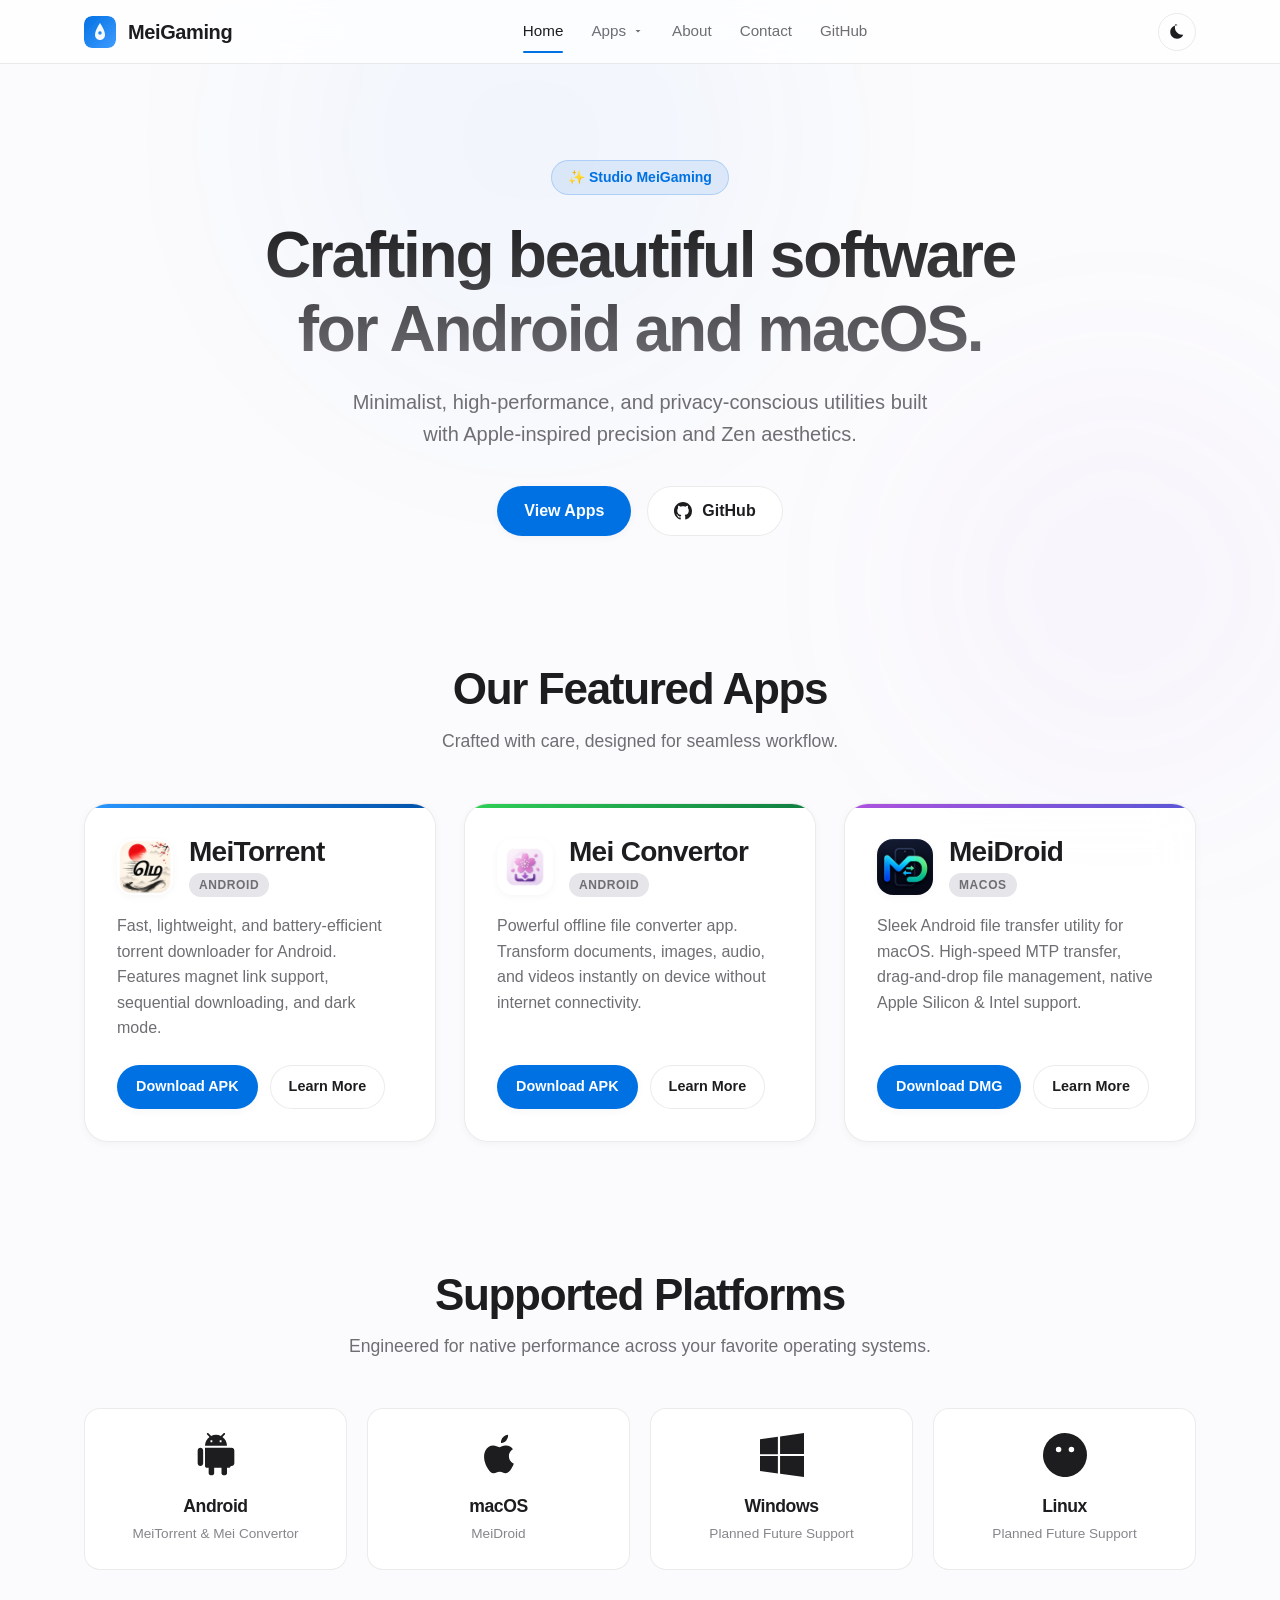
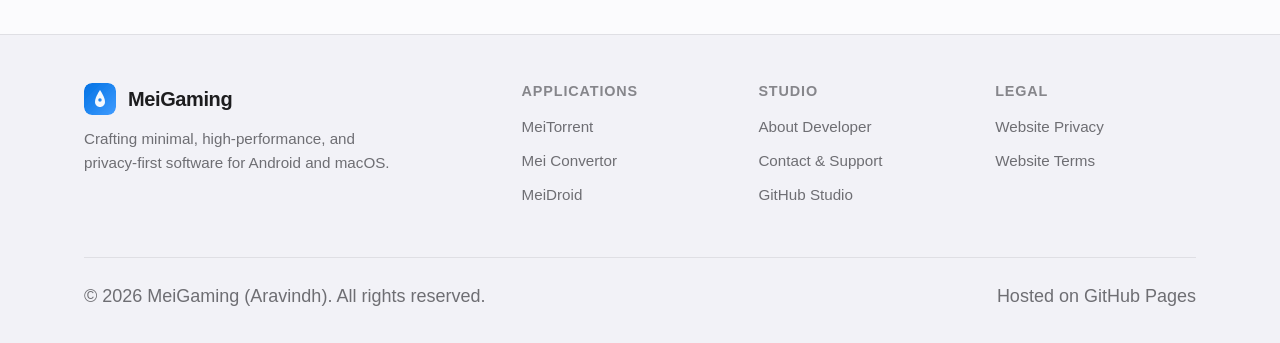
==== index.html @ d02a6ced "Update MeiTorrent icon to full resolution PNG artwork" ====
<!DOCTYPE html>
<html lang="en" data-theme="light">
<head>
  <meta charset="UTF-8">
  <meta name="viewport" content="width=device-width, initial-scale=1.0">
  <title>MeiGaming — Beautiful Software for Android & macOS</title>
  <meta name="description" content="MeiGaming builds minimal, high-performance, privacy-first software applications for Android and macOS including MeiTorrent, Mei Convertor, and MeiDroid.">
  <meta name="author" content="Aravindh (MeiGaming)">

  <!-- Open Graph / Facebook -->
  <meta property="og:type" content="website">
  <meta property="og:url" content="https://meigaming.github.io/">
  <meta property="og:title" content="MeiGaming — Crafting Beautiful Software for Android and macOS">
  <meta property="og:description" content="Explore MeiTorrent, Mei Convertor, and MeiDroid. Minimalist design meets powerful functionality.">
  <meta property="og:image" content="https://meigaming.github.io/assets/images/logo/logo.svg">

  <!-- Twitter -->
  <meta name="twitter:card" content="summary_large_image">
  <meta name="twitter:title" content="MeiGaming — Software Studio">
  <meta name="twitter:description" content="Crafting high quality software for Android and macOS.">
  <meta name="twitter:image" content="https://meigaming.github.io/assets/images/logo/logo.svg">

  <!-- Favicon & Manifest -->
  <link rel="icon" type="image/svg+xml" href="assets/images/icons/favicon.svg">
  <link rel="shortcut icon" href="favicon.ico">
  <link rel="manifest" href="manifest.json">

  <!-- Stylesheets -->
  <link rel="stylesheet" href="assets/css/main.css">
  <link rel="stylesheet" href="assets/css/responsive.css">

  <!-- Structured Data (JSON-LD) -->
  <script type="application/ld+json">
  {
    "@context": "https://schema.org",
    "@type": "Organization",
    "name": "MeiGaming",
    "url": "https://meigaming.github.io",
    "logo": "https://meigaming.github.io/assets/images/logo/logo.svg",
    "sameAs": [
      "https://github.com/meigamingofficial-design/Meigaming"
    ],
    "founder": {
      "@type": "Person",
      "name": "Aravindh"
    }
  }
  </script>
</head>
<body>
  <!-- Ambient Background Orbs -->
  <div class="bg-ambient" aria-hidden="true">
    <div class="bg-ambient-orb orb-1"></div>
    <div class="bg-ambient-orb orb-2"></div>
  </div>

  <!-- Header Navigation -->
  <header class="header">
    <div class="container nav-container">
      <a href="index.html" class="brand" aria-label="MeiGaming Home">
        <img src="assets/images/logo/logo.svg" alt="MeiGaming Studio Logo" class="brand-icon">
        <span>MeiGaming</span>
      </a>

      <nav aria-label="Main Navigation">
        <ul class="nav-links">
          <li class="nav-item"><a href="index.html" class="nav-link active">Home</a></li>
          <li class="nav-item">
            <a href="#apps" class="nav-link">Apps <svg width="12" height="12" viewBox="0 0 24 24" fill="currentColor"><path d="M7 10l5 5 5-5z"/></svg></a>
            <div class="dropdown-menu">
              <a href="apps/meitorrent/index.html" class="dropdown-item">
                <img src="assets/images/logo/meitorrent-logo.svg" alt="" class="dropdown-item-icon"> MeiTorrent
              </a>
              <a href="apps/mei-convertor/index.html" class="dropdown-item">
                <img src="assets/images/logo/mei-convertor-logo.svg" alt="" class="dropdown-item-icon"> Mei Convertor
              </a>
              <a href="apps/meidroid/index.html" class="dropdown-item">
                <img src="assets/images/logo/meidroid-logo.svg" alt="" class="dropdown-item-icon"> MeiDroid
              </a>
            </div>
          </li>
          <li class="nav-item"><a href="about.html" class="nav-link">About</a></li>
          <li class="nav-item"><a href="contact.html" class="nav-link">Contact</a></li>
          <li class="nav-item">
            <a href="https://github.com/meigamingofficial-design/Meigaming" target="_blank" rel="noopener noreferrer" class="nav-link">
              GitHub
            </a>
          </li>
        </ul>
      </nav>

      <div style="display: flex; align-items: center; gap: 12px;">
        <button class="theme-toggle" type="button" aria-label="Toggle dark/light theme"></button>
        <button class="mobile-toggle" type="button" aria-label="Toggle Navigation Menu" aria-expanded="false">
          <svg width="24" height="24" viewBox="0 0 24 24" fill="currentColor"><path d="M3 18h18v-2H3v2zm0-5h18v-2H3v2zm0-7v2h18V6H3z"/></svg>
        </button>
      </div>
    </div>
  </header>

  <main>
    <!-- Hero Section -->
    <section class="hero">
      <div class="container animate-fade-in">
        <div class="hero-subtitle-pill">
          <span>✨ Studio MeiGaming</span>
        </div>
        <h1 class="hero-title">Crafting beautiful software for Android and macOS.</h1>
        <p class="hero-description">
          Minimalist, high-performance, and privacy-conscious utilities built with Apple-inspired precision and Zen aesthetics.
        </p>
        <div class="hero-buttons">
          <a href="#apps" class="btn btn-primary">
            View Apps
          </a>
          <a href="https://github.com/meigamingofficial-design/Meigaming" target="_blank" rel="noopener noreferrer" class="btn btn-secondary">
            <svg class="btn-icon" viewBox="0 0 24 24"><path d="M12 0C5.37 0 0 5.37 0 12c0 5.31 3.435 9.795 8.205 11.385.6.105.825-.255.825-.57 0-.285-.015-1.23-.015-2.235-3.015.555-3.795-.735-4.035-1.41-.135-.345-.72-1.41-1.23-1.695-.42-.225-1.02-.78-.015-.795.945-.015 1.62.87 1.845 1.23 1.08 1.815 2.805 1.305 3.495.99.105-.78.42-1.305.765-1.605-2.67-.3-5.46-1.335-5.46-5.925 0-1.305.465-2.385 1.23-3.225-.12-.3-.54-1.53.12-3.18 0 0 1.005-.315 3.3 1.23.96-.27 1.98-.405 3-.405s2.04.135 3 .405c2.295-1.56 3.3-1.23 3.3-1.23.66 1.65.24 2.88.12 3.18.765.84 1.23 1.905 1.23 3.225 0 4.605-2.805 5.625-5.475 5.925.435.375.81 1.095.81 2.22 0 1.605-.015 2.895-.015 3.3 0 .315.225.69.825.57A12.02 12.02 0 0024 12c0-6.63-5.37-12-12-12z"/></svg>
            GitHub
          </a>
        </div>
      </div>
    </section>

    <!-- Apps Section -->
    <section id="apps" class="section">
      <div class="container">
        <div class="section-header">
          <h2 class="section-title">Our Featured Apps</h2>
          <p class="section-subtitle">Crafted with care, designed for seamless workflow.</p>
        </div>

        <div class="app-grid">
          <!-- MeiTorrent Card -->
          <article class="app-card observe-animate" style="--app-accent-gradient: var(--meitorrent-gradient);">
            <div class="app-header">
              <img src="assets/images/logo/meitorrent-icon.png" alt="MeiTorrent Logo" class="app-logo">
              <div class="app-title-group">
                <h3>MeiTorrent</h3>
                <span class="platform-badge">Android</span>
              </div>
            </div>
            <p class="app-description">
              Fast, lightweight, and battery-efficient torrent downloader for Android. Features magnet link support, sequential downloading, and dark mode.
            </p>
            <div class="app-actions">
              <a href="#" data-app="meitorrent" data-download="apk" class="btn btn-primary">
                Download APK
              </a>
              <a href="apps/meitorrent/index.html" class="btn btn-secondary">
                Learn More
              </a>
            </div>
          </article>

          <!-- Mei Convertor Card -->
          <article class="app-card observe-animate" style="--app-accent-gradient: var(--convertor-gradient);">
            <div class="app-header">
              <img src="assets/images/logo/mei-convertor-icon.png" alt="Mei Convertor Logo" class="app-logo">
              <div class="app-title-group">
                <h3>Mei Convertor</h3>
                <span class="platform-badge">Android</span>
              </div>
            </div>
            <p class="app-description">
              Powerful offline file converter app. Transform documents, images, audio, and videos instantly on device without internet connectivity.
            </p>
            <div class="app-actions">
              <a href="#" data-app="meiConvertor" data-download="apk" class="btn btn-primary">
                Download APK
              </a>
              <a href="apps/mei-convertor/index.html" class="btn btn-secondary">
                Learn More
              </a>
            </div>
          </article>

          <!-- MeiDroid Card -->
          <article class="app-card observe-animate" style="--app-accent-gradient: var(--meidroid-gradient);">
            <div class="app-header">
              <img src="assets/images/logo/meidroid-icon.jpg" alt="MeiDroid Logo" class="app-logo">
              <div class="app-title-group">
                <h3>MeiDroid</h3>
                <span class="platform-badge">macOS</span>
              </div>
            </div>
            <p class="app-description">
              Sleek Android file transfer utility for macOS. High-speed MTP transfer, drag-and-drop file management, native Apple Silicon & Intel support.
            </p>
            <div class="app-actions">
              <a href="#" data-app="meidroid" data-download="dmg" class="btn btn-primary">
                Download DMG
              </a>
              <a href="apps/meidroid/index.html" class="btn btn-secondary">
                Learn More
              </a>
            </div>
          </article>
        </div>
      </div>
    </section>

    <!-- Supported Platforms Section -->
    <section class="section">
      <div class="container">
        <div class="section-header">
          <h2 class="section-title">Supported Platforms</h2>
          <p class="section-subtitle">Engineered for native performance across your favorite operating systems.</p>
        </div>

        <div class="platform-grid">
          <div class="platform-card">
            <svg class="platform-icon" viewBox="0 0 24 24"><path d="M6 18c0 .55.45 1 1 1h1v3c0 .55.45 1 1 1h1c.55 0 1-.45 1-1v-3h4v3c0 .55.45 1 1 1h1c.55 0 1-.45 1-1v-3h1c.55 0 1-.45 1-1V8H6v10zM3.5 8C2.67 8 2 8.67 2 9.5v7c0 .83.67 1.5 1.5 1.5S5 17.33 5 16.5v-7C5 8.67 4.33 8 3.5 8zm17 0c-.83 0-1.5.67-1.5 1.5v7c0 .83.67 1.5 1.5 1.5s1.5-.67 1.5-1.5v-7c0-.83-.67-1.5-1.5-1.5zM15.53 2.16l1.3-1.3c.2-.2.2-.51 0-.71-.2-.2-.51-.2-.71 0l-1.48 1.48C13.85 1.23 12.95 1 12 1c-.96 0-1.86.23-2.66.63L7.86.15c-.2-.2-.51-.2-.71 0-.2.2-.2.51 0 .71l1.31 1.31C6.97 3.26 6 5.01 6 7h12c0-1.99-.97-3.74-2.47-4.84zM10 5H9V4h1v1zm5 0h-1V4h1v1z"/></svg>
            <h3 class="platform-name">Android</h3>
            <span class="platform-status">MeiTorrent & Mei Convertor</span>
          </div>

          <div class="platform-card">
            <svg class="platform-icon" viewBox="0 0 24 24"><path d="M18.71 19.5c-.83 1.24-1.71 2.45-3.05 2.47-1.34.03-1.77-.79-3.29-.79-1.53 0-2 .77-3.27.82-1.31.05-2.3-1.32-3.14-2.53C4.25 17 2.94 12.45 4.7 9.39c.87-1.52 2.43-2.48 4.12-2.51 1.28-.02 2.5.87 3.29.87.78 0 2.26-1.07 3.81-.91.65.03 2.47.26 3.64 1.98-.09.06-2.17 1.28-2.15 3.81.03 3.02 2.65 4.03 2.68 4.04-.03.07-.42 1.44-1.38 2.83M15.97 4.04c.67-.82 1.13-1.95.99-3.04-1 .04-2.2.67-2.9 1.49-.6.7-1.12 1.83-.98 2.93 1.12.09 2.22-.56 2.89-1.38z"/></svg>
            <h3 class="platform-name">macOS</h3>
            <span class="platform-status">MeiDroid</span>
          </div>

          <div class="platform-card">
            <svg class="platform-icon" viewBox="0 0 24 24"><path d="M0 3.449L9.75 2.1v9.451H0m10.949-9.602L24 0v11.4H10.949M0 12.6h9.75v9.451L0 20.699M10.949 12.6H24V24l-13.051-1.801"/></svg>
            <h3 class="platform-name">Windows</h3>
            <span class="platform-status">Planned Future Support</span>
          </div>

          <div class="platform-card">
            <svg class="platform-icon" viewBox="0 0 24 24"><path d="M12.002 0a12 12 0 00-4.004.686A11.96 11.96 0 003.54 3.54 11.96 11.96 0 00.686 7.998 12 12 0 000 12c0 1.636.326 3.22.956 4.673a11.95 11.95 0 002.584 3.787 11.95 11.95 0 003.787 2.584C8.78 23.674 10.366 24 12 24s3.22-.326 4.673-.956a11.95 11.95 0 003.787-2.584 11.95 11.95 0 002.584-3.787A11.94 11.94 0 0024 12a12 12 0 00-12-12zm-3.5 7.5a1.5 1.5 0 110 3 1.5 1.5 0 010-3zm7 0a1.5 1.5 0 110 3 1.5 1.5 0 010-3z"/></svg>
            <h3 class="platform-name">Linux</h3>
            <span class="platform-status">Planned Future Support</span>
          </div>
        </div>
      </div>
    </section>
  </main>

  <!-- Footer -->
  <footer class="footer">
    <div class="container">
      <div class="footer-grid">
        <div class="footer-brand">
          <a href="index.html" class="brand">
            <img src="assets/images/logo/logo.svg" alt="MeiGaming Logo" class="brand-icon">
            <span>MeiGaming</span>
          </a>
          <p>Crafting minimal, high-performance, and privacy-first software for Android and macOS.</p>
        </div>

        <div class="footer-column">
          <h4>Applications</h4>
          <ul class="footer-links">
            <li><a href="apps/meitorrent/index.html">MeiTorrent</a></li>
            <li><a href="apps/mei-convertor/index.html">Mei Convertor</a></li>
            <li><a href="apps/meidroid/index.html">MeiDroid</a></li>
          </ul>
        </div>

        <div class="footer-column">
          <h4>Studio</h4>
          <ul class="footer-links">
            <li><a href="about.html">About Developer</a></li>
            <li><a href="contact.html">Contact & Support</a></li>
            <li><a href="https://github.com/meigamingofficial-design/Meigaming" target="_blank" rel="noopener noreferrer">GitHub Studio</a></li>
          </ul>
        </div>

        <div class="footer-column">
          <h4>Legal</h4>
          <ul class="footer-links">
            <li><a href="privacy.html">Website Privacy</a></li>
            <li><a href="terms.html">Website Terms</a></li>
          </ul>
        </div>
      </div>

      <div class="footer-bottom">
        <p>&copy; <span class="copyright-year">2026</span> MeiGaming (Aravindh). All rights reserved.</p>
        <p>Hosted on GitHub Pages</p>
      </div>
    </div>
  </footer>

  <!-- Scripts -->
  <script src="assets/js/theme.js"></script>
  <script src="assets/js/downloads.js"></script>
  <script src="assets/js/navigation.js"></script>
  <script src="assets/js/main.js"></script>
</body>
</html>
---- assets/css/main.css ----
/* MeiGaming - Core Stylesheet */
@import url('variables.css');
@import url('animations.css');

/* Resets & Base Box Sizing */
*, *::before, *::after {
  box-sizing: border-box;
  margin: 0;
  padding: 0;
}

html {
  font-family: var(--font-family);
  font-size: 16px;
  background-color: var(--bg-primary);
  color: var(--text-primary);
  line-height: 1.5;
  scroll-behavior: smooth;
  -webkit-text-size-adjust: 100%;
  -webkit-font-smoothing: antialiased;
  -moz-osx-font-smoothing: grayscale;
}

body {
  min-height: 100vh;
  display: flex;
  flex-direction: column;
  overflow-x: hidden;
  position: relative;
  transition: background-color var(--transition-normal), color var(--transition-normal);
}

/* Background Atmospheric Radial Gradients */
.bg-ambient {
  position: fixed;
  top: 0;
  left: 0;
  width: 100vw;
  height: 100vh;
  z-index: -1;
  pointer-events: none;
  overflow: hidden;
}

.bg-ambient-orb {
  position: absolute;
  border-radius: 50%;
  filter: blur(100px);
  opacity: 0.35;
  transition: all var(--transition-slow);
}

.orb-1 {
  top: -15%;
  left: 20%;
  width: 550px;
  height: 550px;
  background: var(--accent-light);
}

.orb-2 {
  bottom: 10%;
  right: -5%;
  width: 450px;
  height: 450px;
  background: rgba(175, 82, 222, 0.1);
}

/* Container */
.container {
  width: 100%;
  max-width: 1160px;
  margin: 0 auto;
  padding: 0 24px;
}

/* Typography */
h1, h2, h3, h4, h5, h6 {
  color: var(--text-primary);
  font-weight: 600;
  letter-spacing: -0.025em;
  line-height: 1.15;
}

h1 {
  font-size: clamp(2.5rem, 5vw, 4.2rem);
  font-weight: 700;
  letter-spacing: -0.035em;
}

h2 {
  font-size: clamp(1.8rem, 3.5vw, 2.75rem);
  letter-spacing: -0.03em;
}

h3 {
  font-size: clamp(1.25rem, 2.2vw, 1.75rem);
}

p {
  color: var(--text-secondary);
  font-size: 1.125rem;
  line-height: 1.6;
}

a {
  color: var(--accent-primary);
  text-decoration: none;
  transition: color var(--transition-fast);
}

a:hover {
  color: var(--accent-hover);
}

/* Glass Header & Navigation */
.header {
  position: sticky;
  top: 0;
  left: 0;
  width: 100%;
  height: var(--header-height);
  z-index: 100;
  background-color: var(--bg-glass);
  backdrop-filter: var(--backdrop-blur);
  -webkit-backdrop-filter: var(--backdrop-blur);
  border-bottom: 1px solid var(--border-color);
  transition: background-color var(--transition-normal), border-color var(--transition-normal);
}

.nav-container {
  display: flex;
  align-items: center;
  justify-content: space-between;
  height: 100%;
}

.brand {
  display: flex;
  align-items: center;
  gap: 12px;
  font-weight: 700;
  font-size: 1.25rem;
  color: var(--text-primary);
  letter-spacing: -0.02em;
}

.brand-icon {
  width: 32px;
  height: 32px;
  border-radius: var(--radius-sm);
  display: flex;
  align-items: center;
  justify-content: center;
}

.nav-links {
  display: flex;
  align-items: center;
  gap: 28px;
  list-style: none;
}

.nav-item {
  position: relative;
}

.nav-link {
  color: var(--text-secondary);
  font-size: 0.95rem;
  font-weight: 500;
  padding: 6px 0;
  transition: color var(--transition-fast);
  display: flex;
  align-items: center;
  gap: 6px;
}

.nav-link:hover, .nav-link.active {
  color: var(--text-primary);
}

.nav-link.active::after {
  content: "";
  position: absolute;
  bottom: -4px;
  left: 0;
  width: 100%;
  height: 2px;
  background-color: var(--accent-primary);
  border-radius: 2px;
}

/* Dropdown Menu */
.dropdown-menu {
  position: absolute;
  top: 100%;
  left: 50%;
  transform: translateX(-50%) translateY(8px);
  background: var(--bg-glass-card);
  backdrop-filter: var(--backdrop-blur);
  -webkit-backdrop-filter: var(--backdrop-blur);
  border: 1px solid var(--border-color);
  border-radius: var(--radius-md);
  box-shadow: var(--shadow-lg);
  padding: 8px;
  min-width: 200px;
  opacity: 0;
  visibility: hidden;
  transition: opacity var(--transition-fast), transform var(--transition-fast), visibility var(--transition-fast);
  z-index: 110;
}

.nav-item:hover .dropdown-menu,
.nav-item:focus-within .dropdown-menu {
  opacity: 1;
  visibility: visible;
  transform: translateX(-50%) translateY(0);
}

.dropdown-item {
  display: flex;
  align-items: center;
  gap: 12px;
  padding: 10px 14px;
  border-radius: var(--radius-sm);
  color: var(--text-primary);
  font-size: 0.9rem;
  font-weight: 500;
  transition: background-color var(--transition-fast);
}

.dropdown-item:hover {
  background-color: var(--accent-light);
  color: var(--accent-primary);
}

.dropdown-item-icon {
  width: 24px;
  height: 24px;
  border-radius: 6px;
}

/* Theme Toggle Button */
.theme-toggle {
  background: transparent;
  border: 1px solid var(--border-color);
  color: var(--text-primary);
  width: 38px;
  height: 38px;
  border-radius: var(--radius-pill);
  display: flex;
  align-items: center;
  justify-content: center;
  cursor: pointer;
  transition: background-color var(--transition-fast), border-color var(--transition-fast), transform var(--transition-fast);
}

.theme-toggle:hover {
  background-color: var(--bg-tertiary);
  transform: scale(1.05);
}

.theme-toggle svg {
  width: 18px;
  height: 18px;
  fill: currentColor;
}

/* Mobile Hamburger Menu Toggle */
.mobile-toggle {
  display: none;
  background: transparent;
  border: none;
  color: var(--text-primary);
  width: 38px;
  height: 38px;
  cursor: pointer;
  align-items: center;
  justify-content: center;
}

/* Hero Section */
.hero {
  padding: 96px 0 64px;
  text-align: center;
  position: relative;
}

.hero-subtitle-pill {
  display: inline-flex;
  align-items: center;
  gap: 8px;
  padding: 6px 16px;
  background: var(--accent-light);
  color: var(--accent-primary);
  border-radius: var(--radius-pill);
  font-size: 0.875rem;
  font-weight: 600;
  margin-bottom: 24px;
  border: 1px solid rgba(0, 113, 227, 0.2);
}

.hero-title {
  max-width: 800px;
  margin: 0 auto 20px;
  background: linear-gradient(180deg, var(--text-primary) 0%, var(--text-secondary) 100%);
  -webkit-background-clip: text;
  -webkit-text-fill-color: transparent;
}

.hero-description {
  max-width: 600px;
  margin: 0 auto 36px;
  font-size: 1.25rem;
  color: var(--text-secondary);
}

.hero-buttons {
  display: flex;
  align-items: center;
  justify-content: center;
  gap: 16px;
  flex-wrap: wrap;
}

/* Buttons */
.btn {
  display: inline-flex;
  align-items: center;
  justify-content: center;
  gap: 10px;
  padding: 12px 26px;
  font-size: 1rem;
  font-weight: 600;
  border-radius: var(--radius-pill);
  cursor: pointer;
  transition: all var(--transition-fast);
  border: 1px solid transparent;
  text-decoration: none;
}

.btn-primary {
  background-color: var(--accent-primary);
  color: var(--text-on-accent);
  box-shadow: var(--shadow-sm);
}

.btn-primary:hover {
  background-color: var(--accent-hover);
  color: var(--text-on-accent);
  transform: translateY(-2px);
  box-shadow: var(--shadow-md);
}

.btn-secondary {
  background-color: var(--bg-glass-card);
  color: var(--text-primary);
  border-color: var(--border-color);
  backdrop-filter: var(--backdrop-blur);
  -webkit-backdrop-filter: var(--backdrop-blur);
}

.btn-secondary:hover {
  background-color: var(--bg-tertiary);
  border-color: var(--border-hover);
  color: var(--text-primary);
  transform: translateY(-2px);
}

.btn-icon {
  width: 18px;
  height: 18px;
  fill: currentColor;
}

/* App Card Component */
.section {
  padding: 64px 0;
}

.section-header {
  text-align: center;
  max-width: 600px;
  margin: 0 auto 48px;
}

.section-title {
  margin-bottom: 12px;
}

.section-subtitle {
  color: var(--text-secondary);
  font-size: 1.1rem;
}

.app-grid {
  display: grid;
  grid-template-columns: repeat(auto-fit, minmax(320px, 1fr));
  gap: 28px;
}

.app-card {
  background: var(--bg-glass-card);
  backdrop-filter: var(--backdrop-blur);
  -webkit-backdrop-filter: var(--backdrop-blur);
  border: 1px solid var(--border-color);
  border-radius: var(--radius-lg);
  padding: 32px;
  display: flex;
  flex-direction: column;
  position: relative;
  transition: all var(--transition-normal);
  overflow: hidden;
  box-shadow: var(--shadow-sm);
}

.app-card:hover {
  transform: translateY(-6px);
  border-color: var(--border-hover);
  box-shadow: var(--shadow-lg);
}

.app-card::before {
  content: "";
  position: absolute;
  top: 0;
  left: 0;
  width: 100%;
  height: 4px;
  background: var(--app-accent-gradient, var(--accent-gradient));
}

.app-header {
  display: flex;
  align-items: center;
  gap: 16px;
  margin-bottom: 16px;
}

.app-logo {
  width: 56px;
  height: 56px;
  border-radius: var(--radius-md);
  object-fit: cover;
  box-shadow: var(--shadow-sm);
}

.app-title-group h3 {
  margin-bottom: 4px;
}

.platform-badge {
  display: inline-flex;
  align-items: center;
  gap: 4px;
  padding: 3px 10px;
  background-color: var(--bg-tertiary);
  color: var(--text-secondary);
  border-radius: var(--radius-pill);
  font-size: 0.75rem;
  font-weight: 600;
  text-transform: uppercase;
  letter-spacing: 0.05em;
}

.app-description {
  font-size: 1rem;
  color: var(--text-secondary);
  margin-bottom: 24px;
  flex-grow: 1;
}

.app-actions {
  display: flex;
  align-items: center;
  gap: 12px;
}

.app-actions .btn {
  padding: 10px 18px;
  font-size: 0.9rem;
}

/* Platform Showcase Grid */
.platform-grid {
  display: grid;
  grid-template-columns: repeat(auto-fit, minmax(220px, 1fr));
  gap: 20px;
  margin-top: 36px;
}

.platform-card {
  background: var(--bg-glass-card);
  backdrop-filter: var(--backdrop-blur);
  -webkit-backdrop-filter: var(--backdrop-blur);
  border: 1px solid var(--border-color);
  border-radius: var(--radius-md);
  padding: 24px;
  text-align: center;
  transition: all var(--transition-fast);
}

.platform-card:hover {
  transform: translateY(-3px);
  border-color: var(--border-hover);
}

.platform-icon {
  width: 44px;
  height: 44px;
  margin: 0 auto 12px;
  color: var(--text-primary);
  fill: currentColor;
}

.platform-name {
  font-size: 1.1rem;
  font-weight: 600;
  margin-bottom: 4px;
}

.platform-status {
  font-size: 0.85rem;
  color: var(--text-tertiary);
}

/* App Detail Page Styles */
.app-detail-hero {
  padding: 64px 0 40px;
  display: flex;
  flex-direction: column;
  align-items: center;
  text-align: center;
}

.app-detail-logo {
  width: 96px;
  height: 96px;
  border-radius: var(--radius-lg);
  margin-bottom: 20px;
  box-shadow: var(--shadow-md);
}

.app-meta-bar {
  display: flex;
  align-items: center;
  justify-content: center;
  gap: 16px;
  margin: 16px 0 28px;
  flex-wrap: wrap;
}

.app-downloads-group {
  display: flex;
  align-items: center;
  justify-content: center;
  gap: 14px;
  flex-wrap: wrap;
  margin-bottom: 36px;
}

/* Screenshot Carousel / Gallery */
.screenshot-gallery {
  display: flex;
  gap: 20px;
  overflow-x: auto;
  padding: 12px 4px 24px;
  scroll-snap-type: x mandatory;
  -webkit-overflow-scrolling: touch;
}

.screenshot-gallery::-webkit-scrollbar {
  height: 6px;
}

.screenshot-gallery::-webkit-scrollbar-thumb {
  background: var(--text-tertiary);
  border-radius: 3px;
}

.screenshot-item {
  flex: 0 0 auto;
  width: 280px;
  border-radius: var(--radius-md);
  border: 1px solid var(--border-color);
  box-shadow: var(--shadow-md);
  scroll-snap-align: center;
  overflow: hidden;
  background-color: var(--bg-secondary);
}

.screenshot-item img {
  width: 100%;
  height: auto;
  display: block;
}

/* Policy & Content Pages */
.content-box {
  background: var(--bg-glass-card);
  backdrop-filter: var(--backdrop-blur);
  -webkit-backdrop-filter: var(--backdrop-blur);
  border: 1px solid var(--border-color);
  border-radius: var(--radius-lg);
  padding: 48px;
  margin: 40px 0;
  box-shadow: var(--shadow-sm);
}

.content-box h2 {
  margin: 28px 0 14px;
  font-size: 1.5rem;
}

.content-box p {
  margin-bottom: 16px;
}

.content-box ul {
  margin: 0 0 16px 24px;
  color: var(--text-secondary);
}

.content-box li {
  margin-bottom: 8px;
}

/* Footer */
.footer {
  margin-top: auto;
  background-color: var(--bg-secondary);
  border-top: 1px solid var(--border-color);
  padding: 48px 0 32px;
}

.footer-grid {
  display: grid;
  grid-template-columns: 2fr repeat(3, 1fr);
  gap: 36px;
  margin-bottom: 40px;
}

.footer-brand p {
  font-size: 0.95rem;
  margin-top: 12px;
  max-width: 320px;
}

.footer-column h4 {
  font-size: 0.9rem;
  text-transform: uppercase;
  letter-spacing: 0.06em;
  color: var(--text-tertiary);
  margin-bottom: 16px;
}

.footer-links {
  list-style: none;
}

.footer-links li {
  margin-bottom: 10px;
}

.footer-links a {
  color: var(--text-secondary);
  font-size: 0.95rem;
}

.footer-links a:hover {
  color: var(--text-primary);
}

.footer-bottom {
  display: flex;
  align-items: center;
  justify-content: space-between;
  padding-top: 24px;
  border-top: 1px solid var(--border-color);
  font-size: 0.875rem;
  color: var(--text-tertiary);
  flex-wrap: wrap;
  gap: 16px;
}

/* Toast Notifications */
.toast {
  position: fixed;
  bottom: 24px;
  right: 24px;
  background: var(--bg-glass-card);
  backdrop-filter: var(--backdrop-blur);
  -webkit-backdrop-filter: var(--backdrop-blur);
  border: 1px solid var(--border-color);
  color: var(--text-primary);
  padding: 12px 20px;
  border-radius: var(--radius-pill);
  box-shadow: var(--shadow-lg);
  font-weight: 500;
  font-size: 0.9rem;
  z-index: 1000;
  display: flex;
  align-items: center;
  gap: 10px;
  animation: slideUp 0.3s var(--transition-normal);
}
---- assets/css/responsive.css ----
/* MeiGaming - Mobile-First Responsive Breakpoints */

/* Tablet & Mobile Queries */
@media (max-width: 900px) {
  .footer-grid {
    grid-template-columns: 1fr 1fr;
    gap: 32px;
  }

  .content-box {
    padding: 32px 24px;
  }
}

@media (max-width: 768px) {
  :root {
    --header-height: 58px;
  }

  .nav-links {
    position: fixed;
    top: var(--header-height);
    left: 0;
    width: 100vw;
    height: calc(100vh - var(--header-height));
    background-color: var(--bg-glass);
    backdrop-filter: var(--backdrop-blur);
    -webkit-backdrop-filter: var(--backdrop-blur);
    flex-direction: column;
    align-items: flex-start;
    padding: 32px 24px;
    gap: 20px;
    transform: translateX(100%);
    transition: transform var(--transition-normal);
    overflow-y: auto;
    border-top: 1px solid var(--border-color);
  }

  .nav-links.active {
    transform: translateX(0);
  }

  .nav-link {
    font-size: 1.25rem;
    width: 100%;
  }

  .mobile-toggle {
    display: flex;
  }

  .dropdown-menu {
    position: static;
    transform: none !important;
    opacity: 1 !important;
    visibility: visible !important;
    box-shadow: none;
    border: none;
    background: transparent;
    padding: 8px 0 0 16px;
    width: 100%;
  }

  .hero {
    padding: 64px 0 40px;
  }

  .hero-buttons {
    flex-direction: column;
    width: 100%;
  }

  .hero-buttons .btn {
    width: 100%;
  }

  .app-grid {
    grid-template-columns: 1fr;
  }

  .footer-grid {
    grid-template-columns: 1fr;
    gap: 28px;
  }

  .footer-bottom {
    flex-direction: column;
    align-items: center;
    text-align: center;
  }
}

@media (max-width: 480px) {
  .container {
    padding: 0 16px;
  }

  .app-card {
    padding: 24px;
  }

  .app-actions {
    flex-direction: column;
    align-items: stretch;
  }

  .app-actions .btn {
    width: 100%;
  }

  .app-downloads-group {
    flex-direction: column;
    width: 100%;
  }

  .app-downloads-group .btn {
    width: 100%;
  }
}
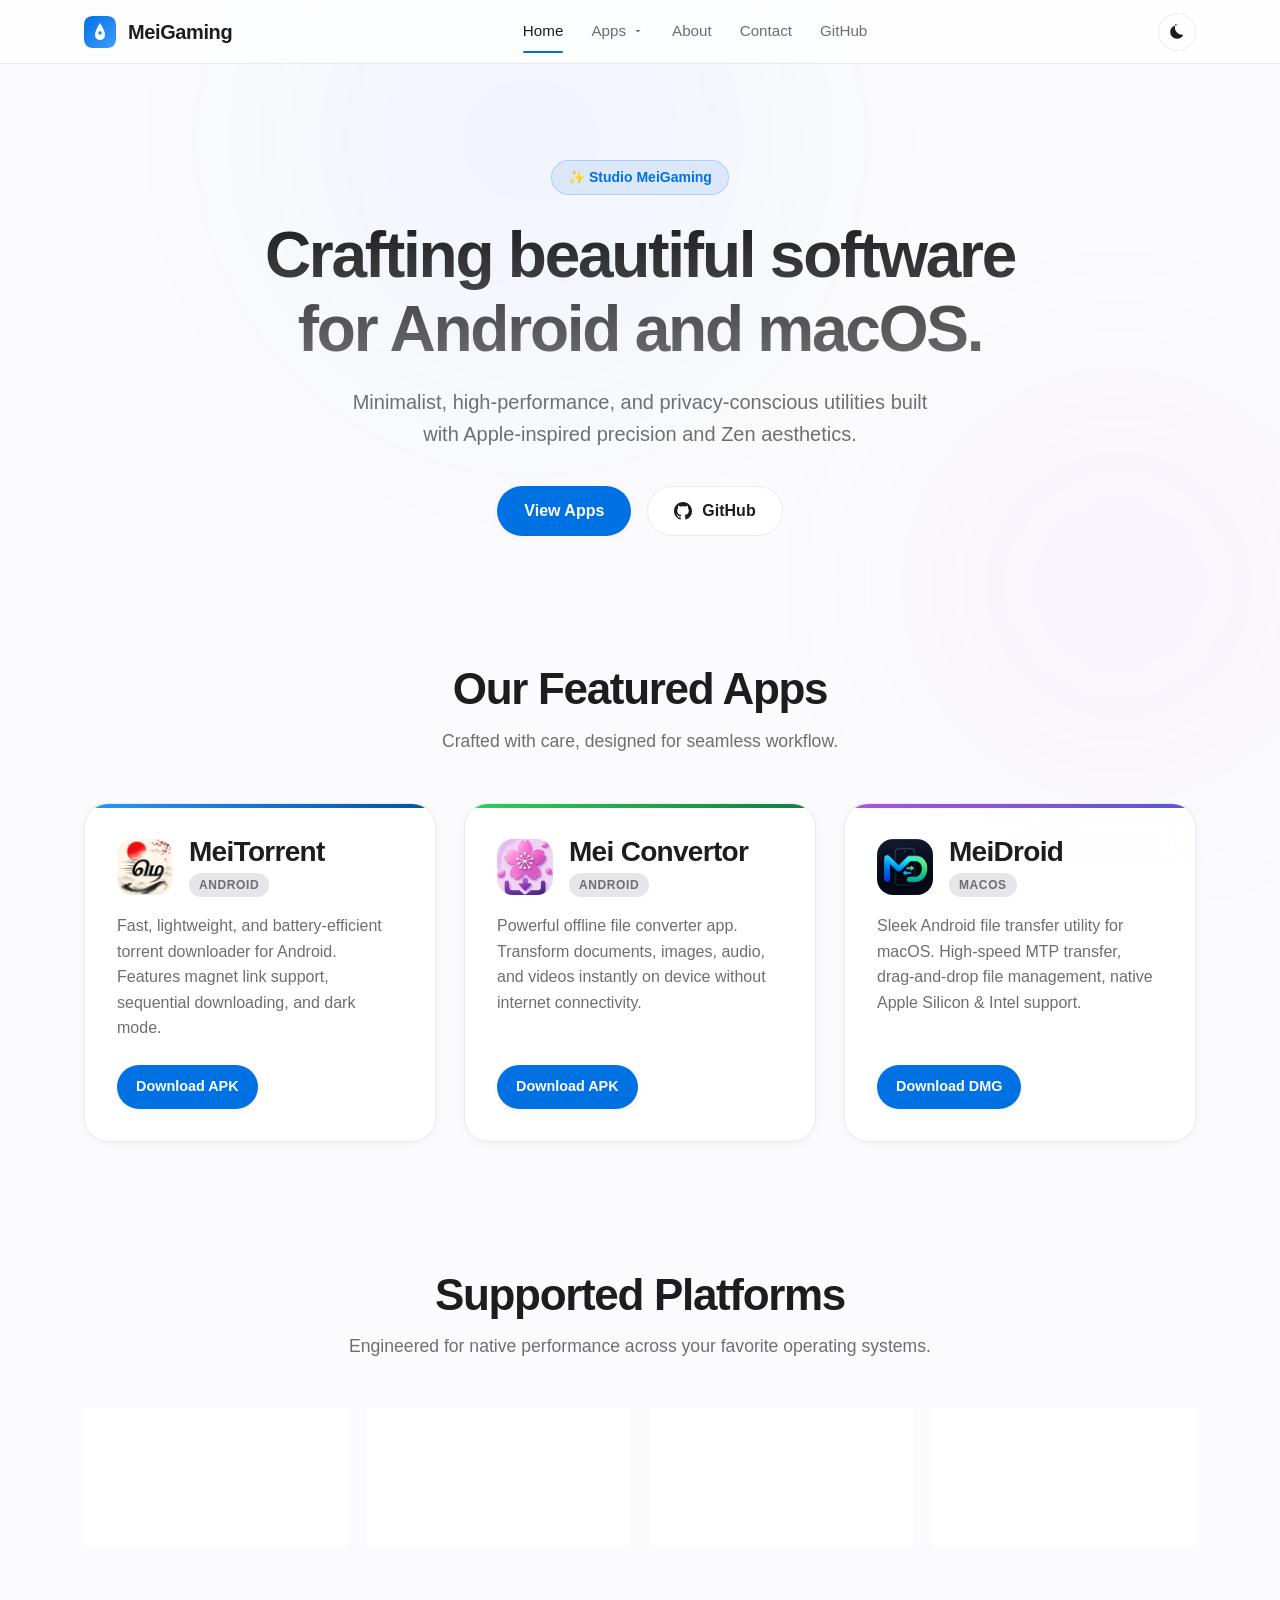
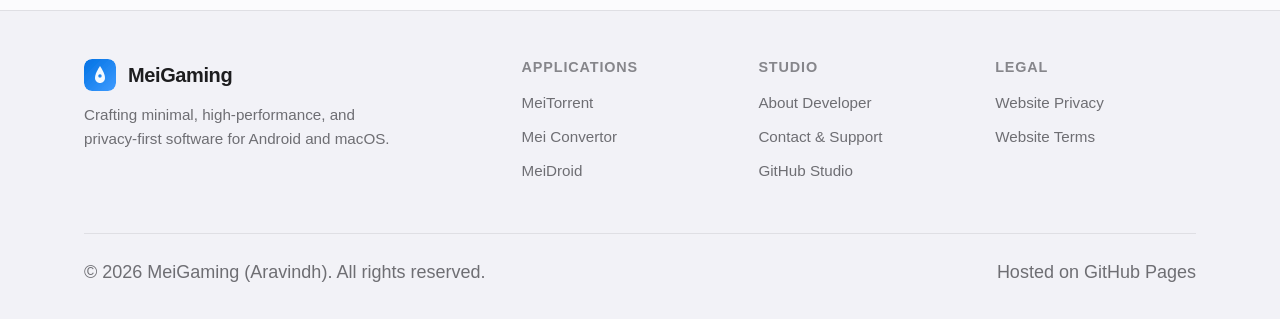
==== commit dc1c7831: "Remove platform card status subtitles from homepage" ====
--- a/index.html
+++ b/index.html
@@ -211,25 +211,21 @@
           <div class="platform-card">
             <svg class="platform-icon" viewBox="0 0 24 24"><path d="M6 18c0 .55.45 1 1 1h1v3c0 .55.45 1 1 1h1c.55 0 1-.45 1-1v-3h4v3c0 .55.45 1 1 1h1c.55 0 1-.45 1-1v-3h1c.55 0 1-.45 1-1V8H6v10zM3.5 8C2.67 8 2 8.67 2 9.5v7c0 .83.67 1.5 1.5 1.5S5 17.33 5 16.5v-7C5 8.67 4.33 8 3.5 8zm17 0c-.83 0-1.5.67-1.5 1.5v7c0 .83.67 1.5 1.5 1.5s1.5-.67 1.5-1.5v-7c0-.83-.67-1.5-1.5-1.5zM15.53 2.16l1.3-1.3c.2-.2.2-.51 0-.71-.2-.2-.51-.2-.71 0l-1.48 1.48C13.85 1.23 12.95 1 12 1c-.96 0-1.86.23-2.66.63L7.86.15c-.2-.2-.51-.2-.71 0-.2.2-.2.51 0 .71l1.31 1.31C6.97 3.26 6 5.01 6 7h12c0-1.99-.97-3.74-2.47-4.84zM10 5H9V4h1v1zm5 0h-1V4h1v1z"/></svg>
             <h3 class="platform-name">Android</h3>
-            <span class="platform-status">MeiTorrent & Mei Convertor</span>
           </div>
 
           <div class="platform-card">
             <svg class="platform-icon" viewBox="0 0 24 24"><path d="M18.71 19.5c-.83 1.24-1.71 2.45-3.05 2.47-1.34.03-1.77-.79-3.29-.79-1.53 0-2 .77-3.27.82-1.31.05-2.3-1.32-3.14-2.53C4.25 17 2.94 12.45 4.7 9.39c.87-1.52 2.43-2.48 4.12-2.51 1.28-.02 2.5.87 3.29.87.78 0 2.26-1.07 3.81-.91.65.03 2.47.26 3.64 1.98-.09.06-2.17 1.28-2.15 3.81.03 3.02 2.65 4.03 2.68 4.04-.03.07-.42 1.44-1.38 2.83M15.97 4.04c.67-.82 1.13-1.95.99-3.04-1 .04-2.2.67-2.9 1.49-.6.7-1.12 1.83-.98 2.93 1.12.09 2.22-.56 2.89-1.38z"/></svg>
             <h3 class="platform-name">macOS</h3>
-            <span class="platform-status">MeiDroid</span>
           </div>
 
           <div class="platform-card">
             <svg class="platform-icon" viewBox="0 0 24 24"><path d="M0 3.449L9.75 2.1v9.451H0m10.949-9.602L24 0v11.4H10.949M0 12.6h9.75v9.451L0 20.699M10.949 12.6H24V24l-13.051-1.801"/></svg>
             <h3 class="platform-name">Windows</h3>
-            <span class="platform-status">Planned Future Support</span>
           </div>
 
           <div class="platform-card">
             <svg class="platform-icon" viewBox="0 0 24 24"><path d="M12.002 0a12 12 0 00-4.004.686A11.96 11.96 0 003.54 3.54 11.96 11.96 0 00.686 7.998 12 12 0 000 12c0 1.636.326 3.22.956 4.673a11.95 11.95 0 002.584 3.787 11.95 11.95 0 003.787 2.584C8.78 23.674 10.366 24 12 24s3.22-.326 4.673-.956a11.95 11.95 0 003.787-2.584 11.95 11.95 0 002.584-3.787A11.94 11.94 0 0024 12a12 12 0 00-12-12zm-3.5 7.5a1.5 1.5 0 110 3 1.5 1.5 0 010-3zm7 0a1.5 1.5 0 110 3 1.5 1.5 0 010-3z"/></svg>
             <h3 class="platform-name">Linux</h3>
-            <span class="platform-status">Planned Future Support</span>
           </div>
         </div>
       </div>
--- a/assets/css/main.css
+++ b/assets/css/main.css
@@ -443,7 +443,7 @@
   height: 56px;
   border-radius: var(--radius-md);
   object-fit: cover;
-  box-shadow: var(--shadow-sm);
+  display: block;
 }
 
 .app-title-group h3 {
@@ -539,7 +539,8 @@
   height: 96px;
   border-radius: var(--radius-lg);
   margin-bottom: 20px;
-  box-shadow: var(--shadow-md);
+  object-fit: cover;
+  display: block;
 }
 
 .app-meta-bar {
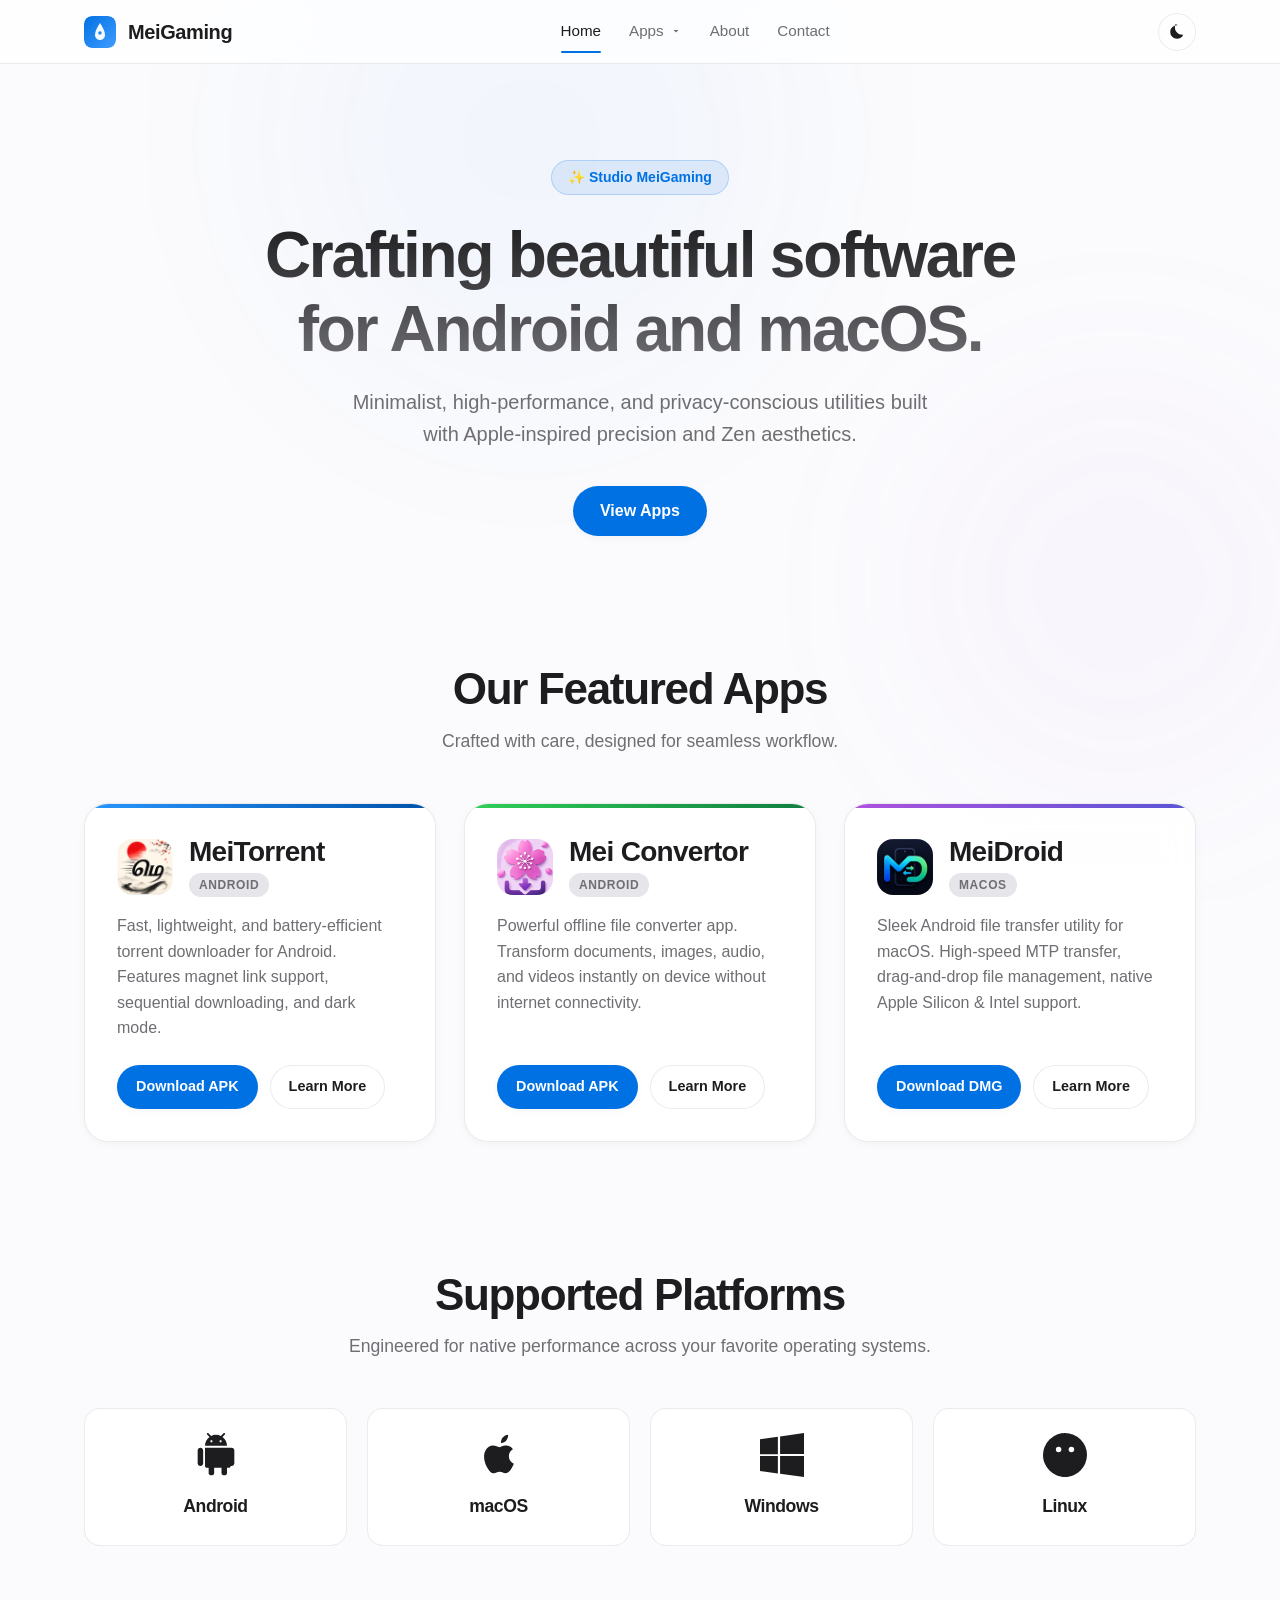
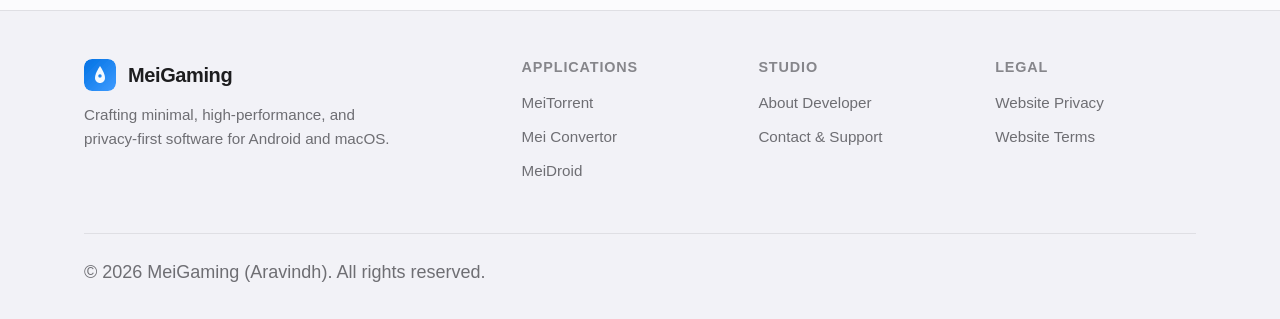
==== commit a1bc9edb: "Remove all GitHub links, buttons, and references from the public website" ====
--- a/index.html
+++ b/index.html
@@ -37,9 +37,6 @@
     "name": "MeiGaming",
     "url": "https://meigaming.github.io",
     "logo": "https://meigaming.github.io/assets/images/logo/logo.svg",
-    "sameAs": [
-      "https://github.com/meigamingofficial-design/Meigaming"
-    ],
     "founder": {
       "@type": "Person",
       "name": "Aravindh"
@@ -69,23 +66,18 @@
             <a href="#apps" class="nav-link">Apps <svg width="12" height="12" viewBox="0 0 24 24" fill="currentColor"><path d="M7 10l5 5 5-5z"/></svg></a>
             <div class="dropdown-menu">
               <a href="apps/meitorrent/index.html" class="dropdown-item">
-                <img src="assets/images/logo/meitorrent-logo.svg" alt="" class="dropdown-item-icon"> MeiTorrent
+                <img src="assets/images/logo/meitorrent-icon.png" alt="" class="dropdown-item-icon"> MeiTorrent
               </a>
               <a href="apps/mei-convertor/index.html" class="dropdown-item">
-                <img src="assets/images/logo/mei-convertor-logo.svg" alt="" class="dropdown-item-icon"> Mei Convertor
+                <img src="assets/images/logo/mei-convertor-icon.png" alt="" class="dropdown-item-icon"> Mei Convertor
               </a>
               <a href="apps/meidroid/index.html" class="dropdown-item">
-                <img src="assets/images/logo/meidroid-logo.svg" alt="" class="dropdown-item-icon"> MeiDroid
+                <img src="assets/images/logo/meidroid-icon.jpg" alt="" class="dropdown-item-icon"> MeiDroid
               </a>
             </div>
           </li>
           <li class="nav-item"><a href="about.html" class="nav-link">About</a></li>
           <li class="nav-item"><a href="contact.html" class="nav-link">Contact</a></li>
-          <li class="nav-item">
-            <a href="https://github.com/meigamingofficial-design/Meigaming" target="_blank" rel="noopener noreferrer" class="nav-link">
-              GitHub
-            </a>
-          </li>
         </ul>
       </nav>
 
@@ -112,10 +104,6 @@
         <div class="hero-buttons">
           <a href="#apps" class="btn btn-primary">
             View Apps
-          </a>
-          <a href="https://github.com/meigamingofficial-design/Meigaming" target="_blank" rel="noopener noreferrer" class="btn btn-secondary">
-            <svg class="btn-icon" viewBox="0 0 24 24"><path d="M12 0C5.37 0 0 5.37 0 12c0 5.31 3.435 9.795 8.205 11.385.6.105.825-.255.825-.57 0-.285-.015-1.23-.015-2.235-3.015.555-3.795-.735-4.035-1.41-.135-.345-.72-1.41-1.23-1.695-.42-.225-1.02-.78-.015-.795.945-.015 1.62.87 1.845 1.23 1.08 1.815 2.805 1.305 3.495.99.105-.78.42-1.305.765-1.605-2.67-.3-5.46-1.335-5.46-5.925 0-1.305.465-2.385 1.23-3.225-.12-.3-.54-1.53.12-3.18 0 0 1.005-.315 3.3 1.23.96-.27 1.98-.405 3-.405s2.04.135 3 .405c2.295-1.56 3.3-1.23 3.3-1.23.66 1.65.24 2.88.12 3.18.765.84 1.23 1.905 1.23 3.225 0 4.605-2.805 5.625-5.475 5.925.435.375.81 1.095.81 2.22 0 1.605-.015 2.895-.015 3.3 0 .315.225.69.825.57A12.02 12.02 0 0024 12c0-6.63-5.37-12-12-12z"/></svg>
-            GitHub
           </a>
         </div>
       </div>
@@ -258,7 +246,6 @@
           <ul class="footer-links">
             <li><a href="about.html">About Developer</a></li>
             <li><a href="contact.html">Contact & Support</a></li>
-            <li><a href="https://github.com/meigamingofficial-design/Meigaming" target="_blank" rel="noopener noreferrer">GitHub Studio</a></li>
           </ul>
         </div>
 
@@ -273,7 +260,6 @@
 
       <div class="footer-bottom">
         <p>&copy; <span class="copyright-year">2026</span> MeiGaming (Aravindh). All rights reserved.</p>
-        <p>Hosted on GitHub Pages</p>
       </div>
     </div>
   </footer>
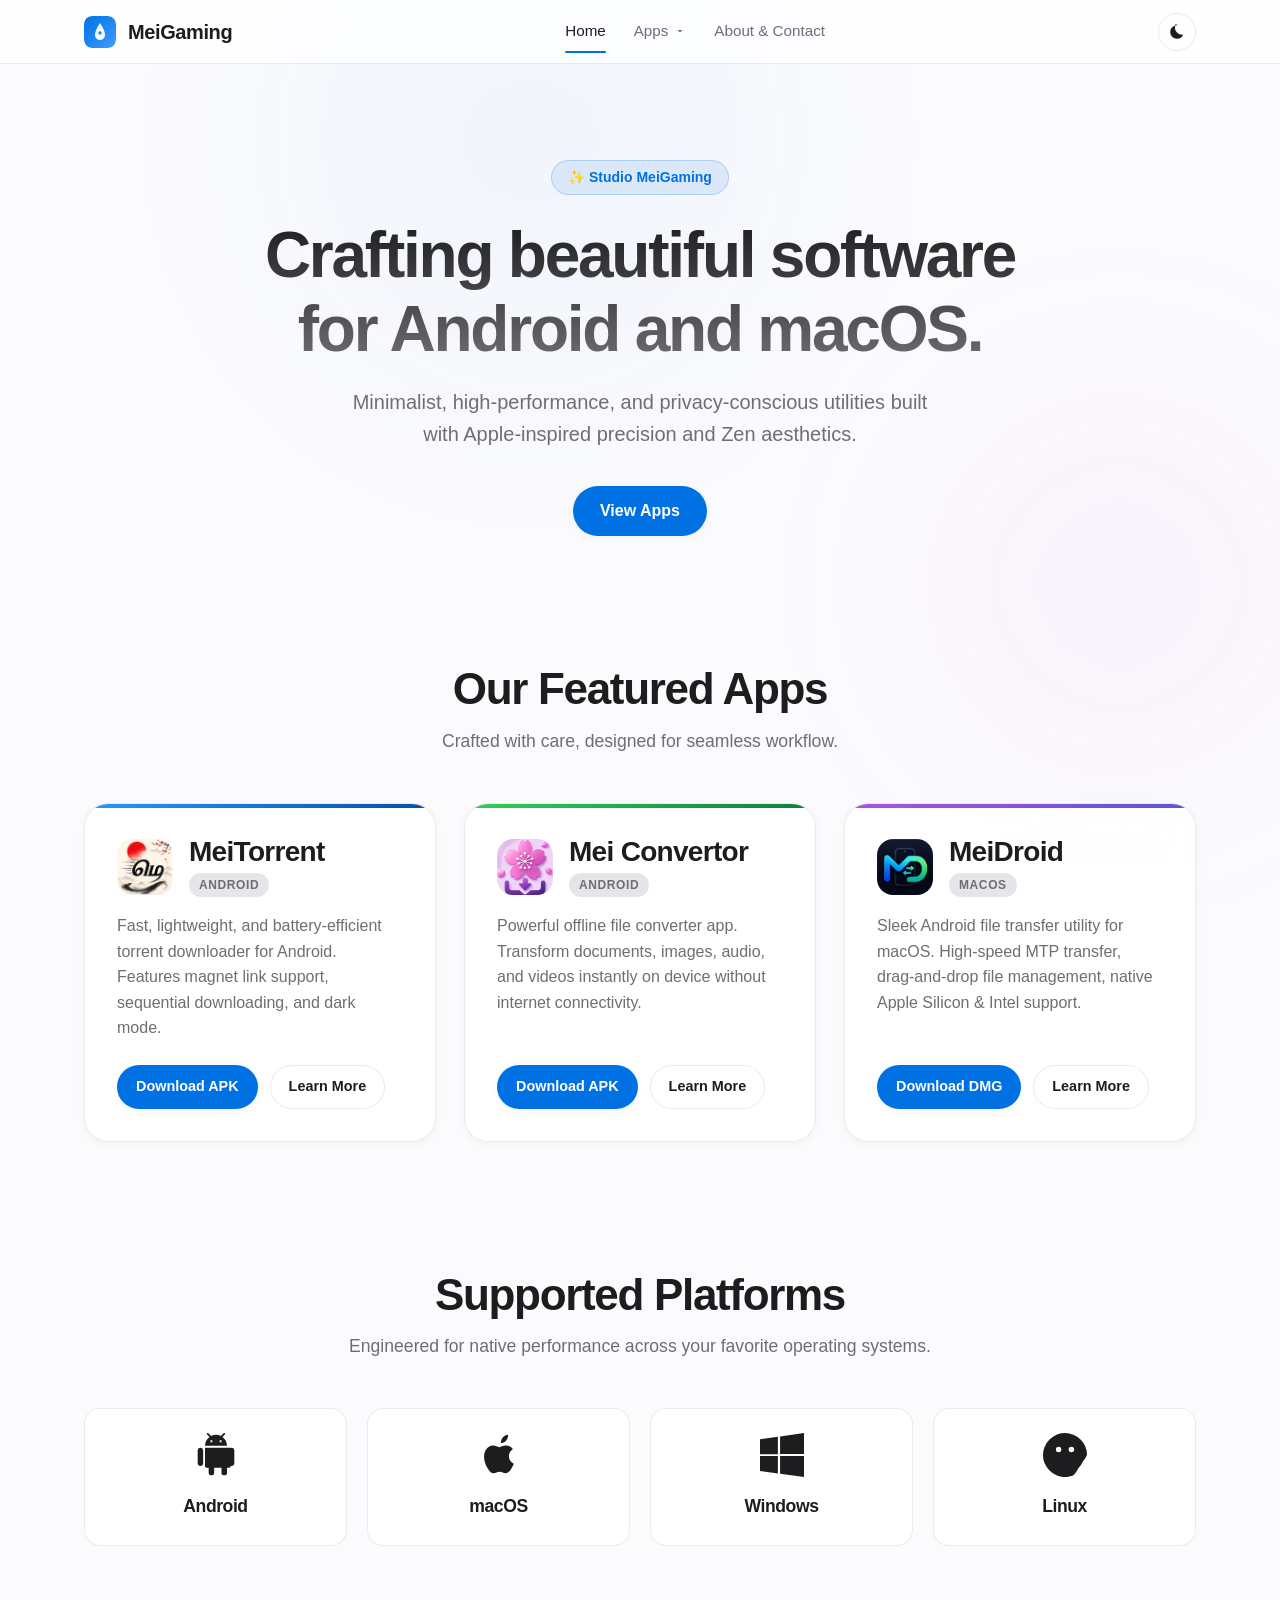
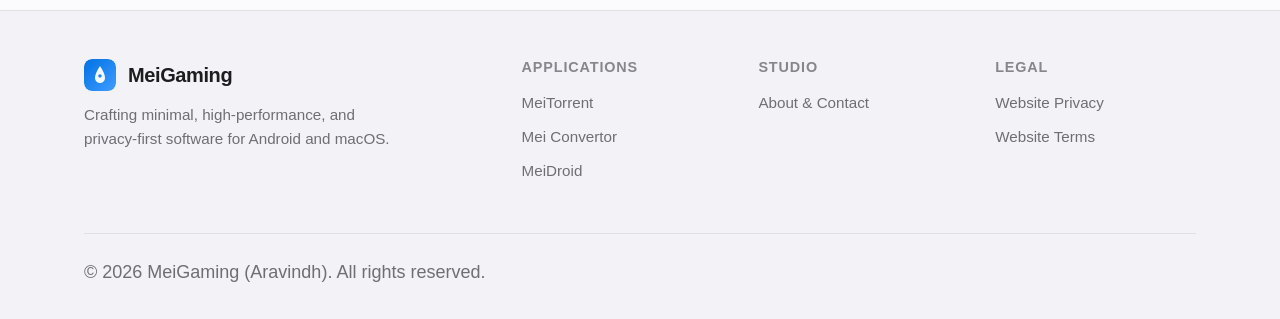
==== commit a6c5fe36: "Merge Contact section into About & Contact page and clean up navigation header" ====
--- a/index.html
+++ b/index.html
@@ -76,8 +76,7 @@
               </a>
             </div>
           </li>
-          <li class="nav-item"><a href="about.html" class="nav-link">About</a></li>
-          <li class="nav-item"><a href="contact.html" class="nav-link">Contact</a></li>
+          <li class="nav-item"><a href="about.html" class="nav-link">About & Contact</a></li>
         </ul>
       </nav>
 
@@ -212,7 +211,7 @@
           </div>
 
           <div class="platform-card">
-            <svg class="platform-icon" viewBox="0 0 24 24"><path d="M12.002 0a12 12 0 00-4.004.686A11.96 11.96 0 003.54 3.54 11.96 11.96 0 00.686 7.998 12 12 0 000 12c0 1.636.326 3.22.956 4.673a11.95 11.95 0 002.584 3.787 11.95 11.95 0 003.787 2.584C8.78 23.674 10.366 24 12 24s3.22-.326 4.673-.956a11.95 11.95 0 003.787-2.584 11.95 11.95 0 002.584-3.787A11.94 11.94 0 0024 12a12 12 0 00-12-12zm-3.5 7.5a1.5 1.5 0 110 3 1.5 1.5 0 010-3zm7 0a1.5 1.5 0 110 3 1.5 1.5 0 010-3z"/></svg>
+            <svg class="platform-icon" viewBox="0 0 24 24"><path d="M12.002 0a12 12 0 00-4.004.686A11.96 11.96 0 003.54 3.54 11.96 11.96 0 00.686 7.998 12 12 0 000 12c0 1.636.326 3.22.956 4.673a11.95 11.95 0 002.584 3.787 11.95 11.95 0 003.787 2.584C8.78 23.674 10.366 24 12 24s3.22-.326 4.673-.956a11.95 11.95 0 002.584-3.787 11.95 11.95 0 002.584-3.787A11.94 11.94 0 0024 12a12 12 0 00-12-12zm-3.5 7.5a1.5 1.5 0 110 3 1.5 1.5 0 010-3zm7 0a1.5 1.5 0 110 3 1.5 1.5 0 010-3z"/></svg>
             <h3 class="platform-name">Linux</h3>
           </div>
         </div>
@@ -244,8 +243,7 @@
         <div class="footer-column">
           <h4>Studio</h4>
           <ul class="footer-links">
-            <li><a href="about.html">About Developer</a></li>
-            <li><a href="contact.html">Contact & Support</a></li>
+            <li><a href="about.html">About & Contact</a></li>
           </ul>
         </div>
 
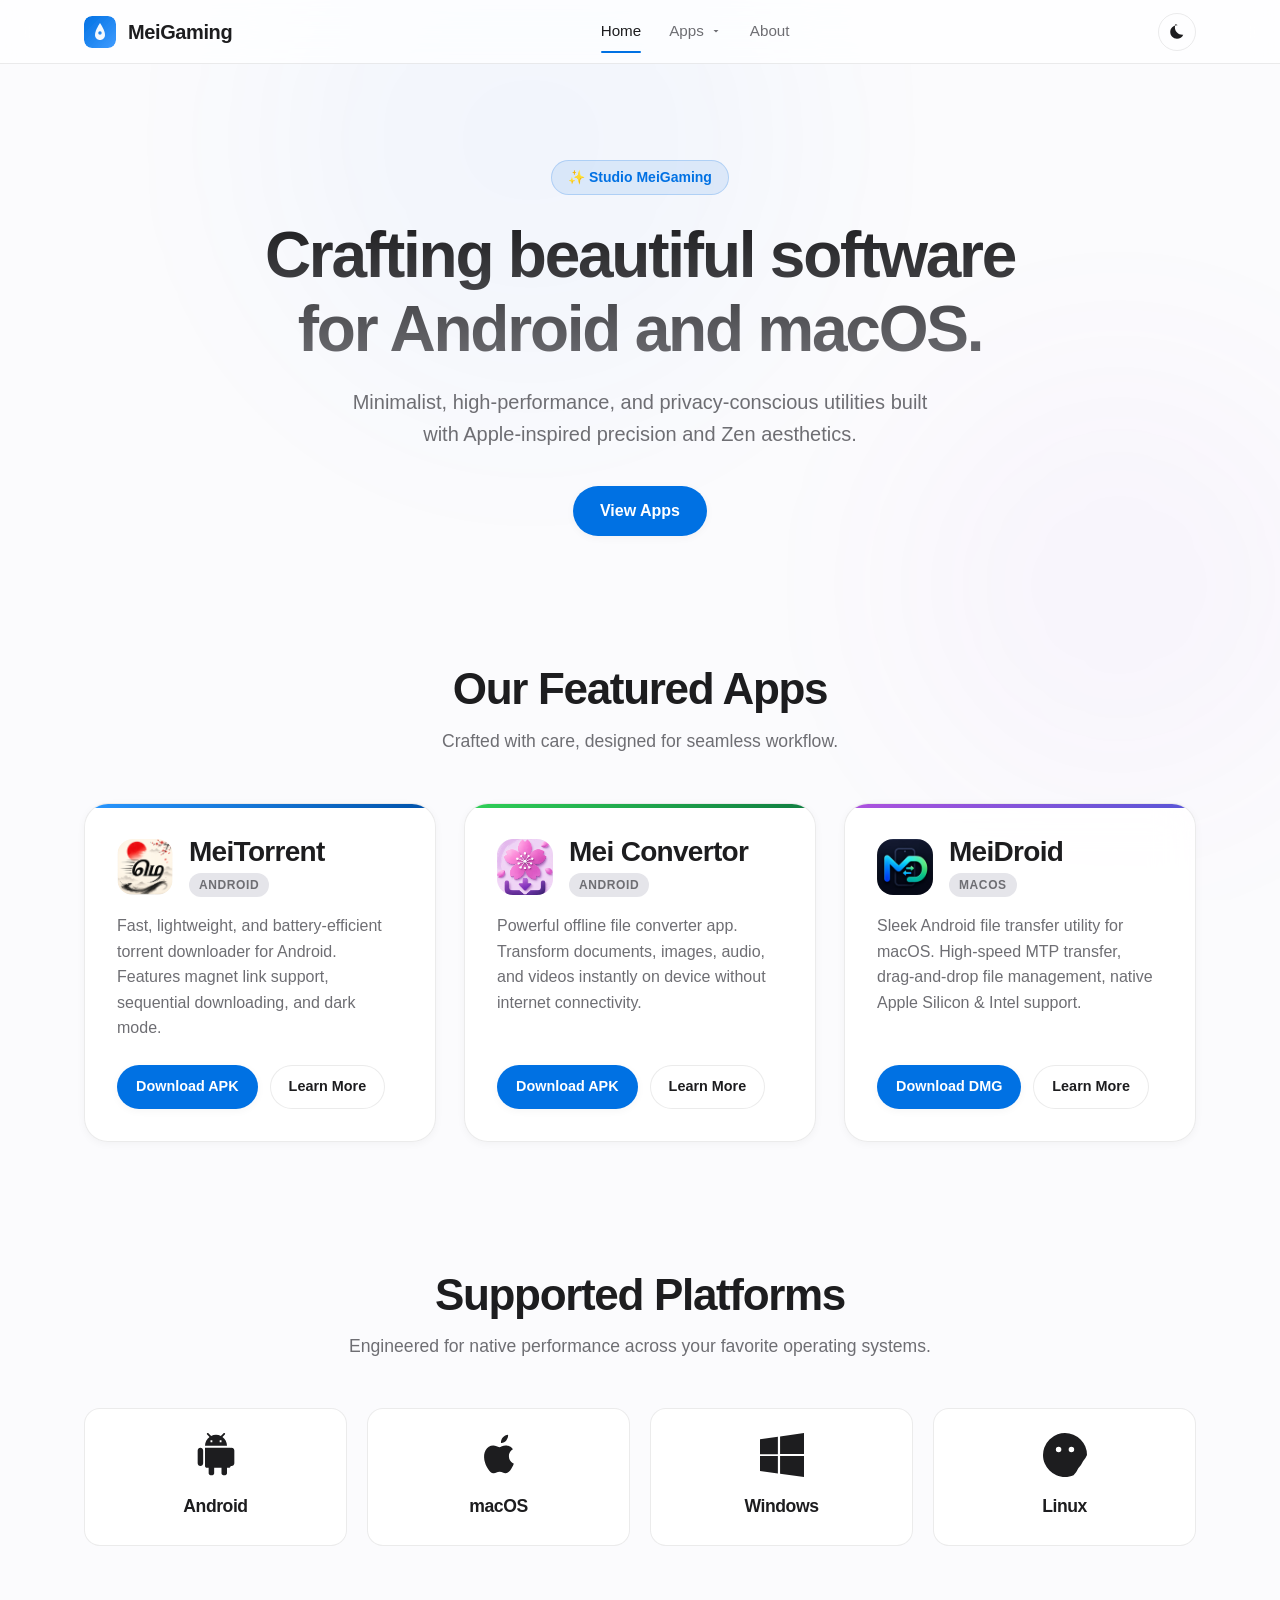
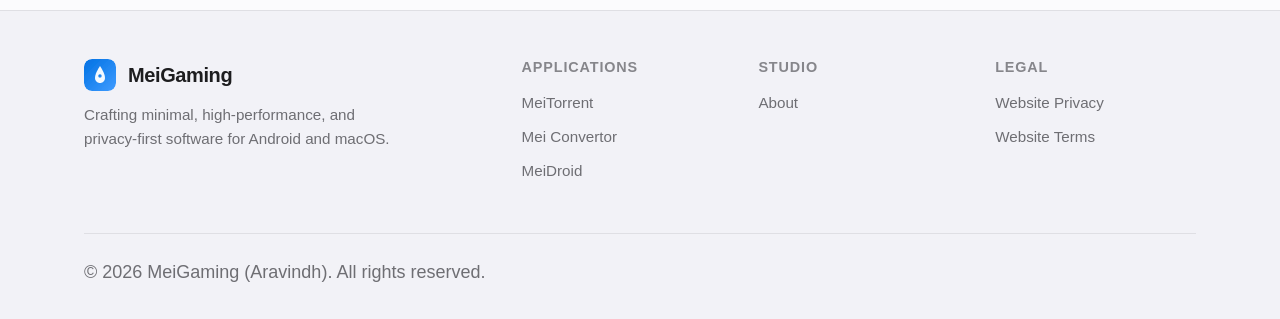
==== commit 65259f60: "Update navigation tab text to About" ====
--- a/index.html
+++ b/index.html
@@ -76,7 +76,7 @@
               </a>
             </div>
           </li>
-          <li class="nav-item"><a href="about.html" class="nav-link">About & Contact</a></li>
+          <li class="nav-item"><a href="about.html" class="nav-link">About</a></li>
         </ul>
       </nav>
 
@@ -243,7 +243,7 @@
         <div class="footer-column">
           <h4>Studio</h4>
           <ul class="footer-links">
-            <li><a href="about.html">About & Contact</a></li>
+            <li><a href="about.html">About</a></li>
           </ul>
         </div>
 
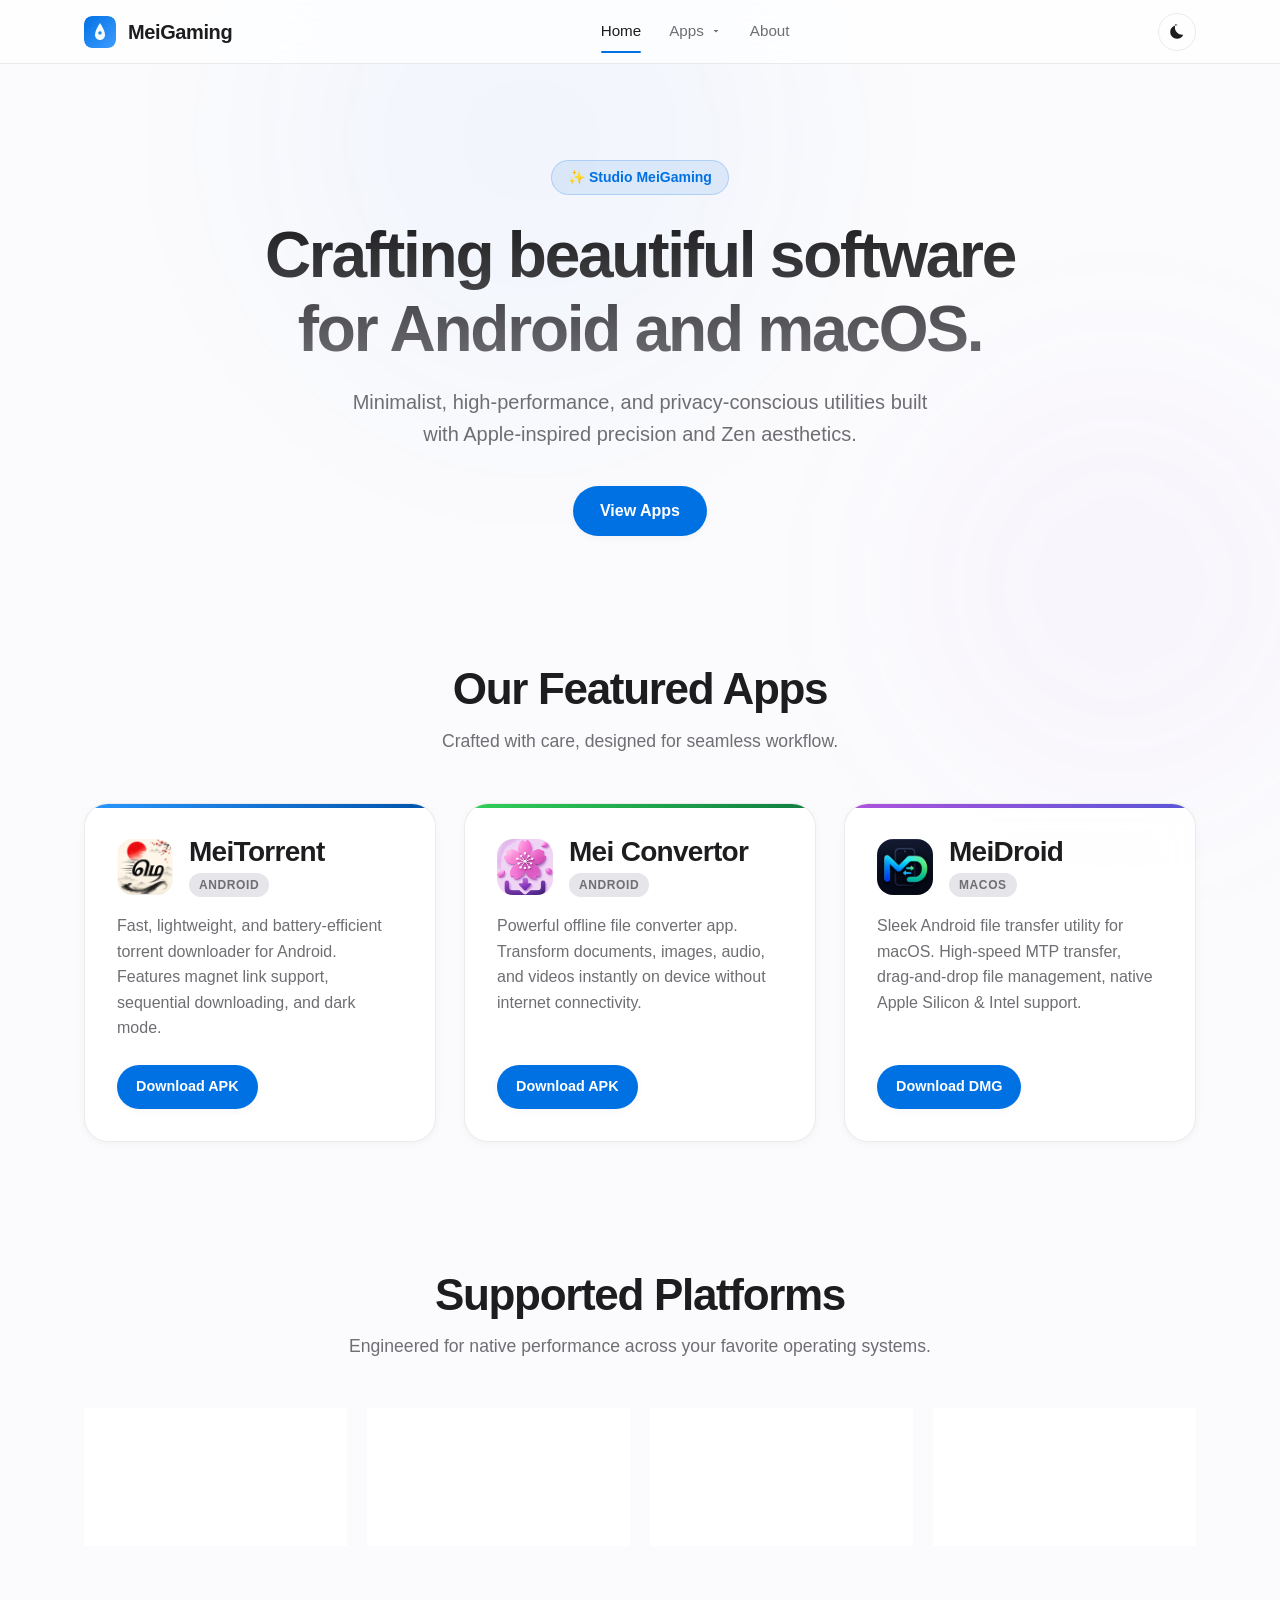
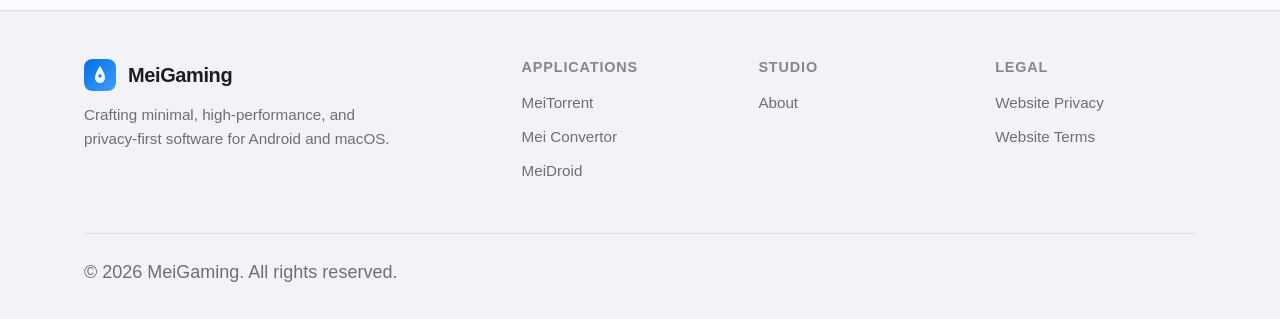
==== commit 83f69ebe: "Update footer copyright to '© 2026 MeiGaming. All rights reserved.'" ====
--- a/index.html
+++ b/index.html
@@ -257,7 +257,7 @@
       </div>
 
       <div class="footer-bottom">
-        <p>&copy; <span class="copyright-year">2026</span> MeiGaming (Aravindh). All rights reserved.</p>
+        <p>&copy; <span class="copyright-year">2026</span> MeiGaming. All rights reserved.</p>
       </div>
     </div>
   </footer>
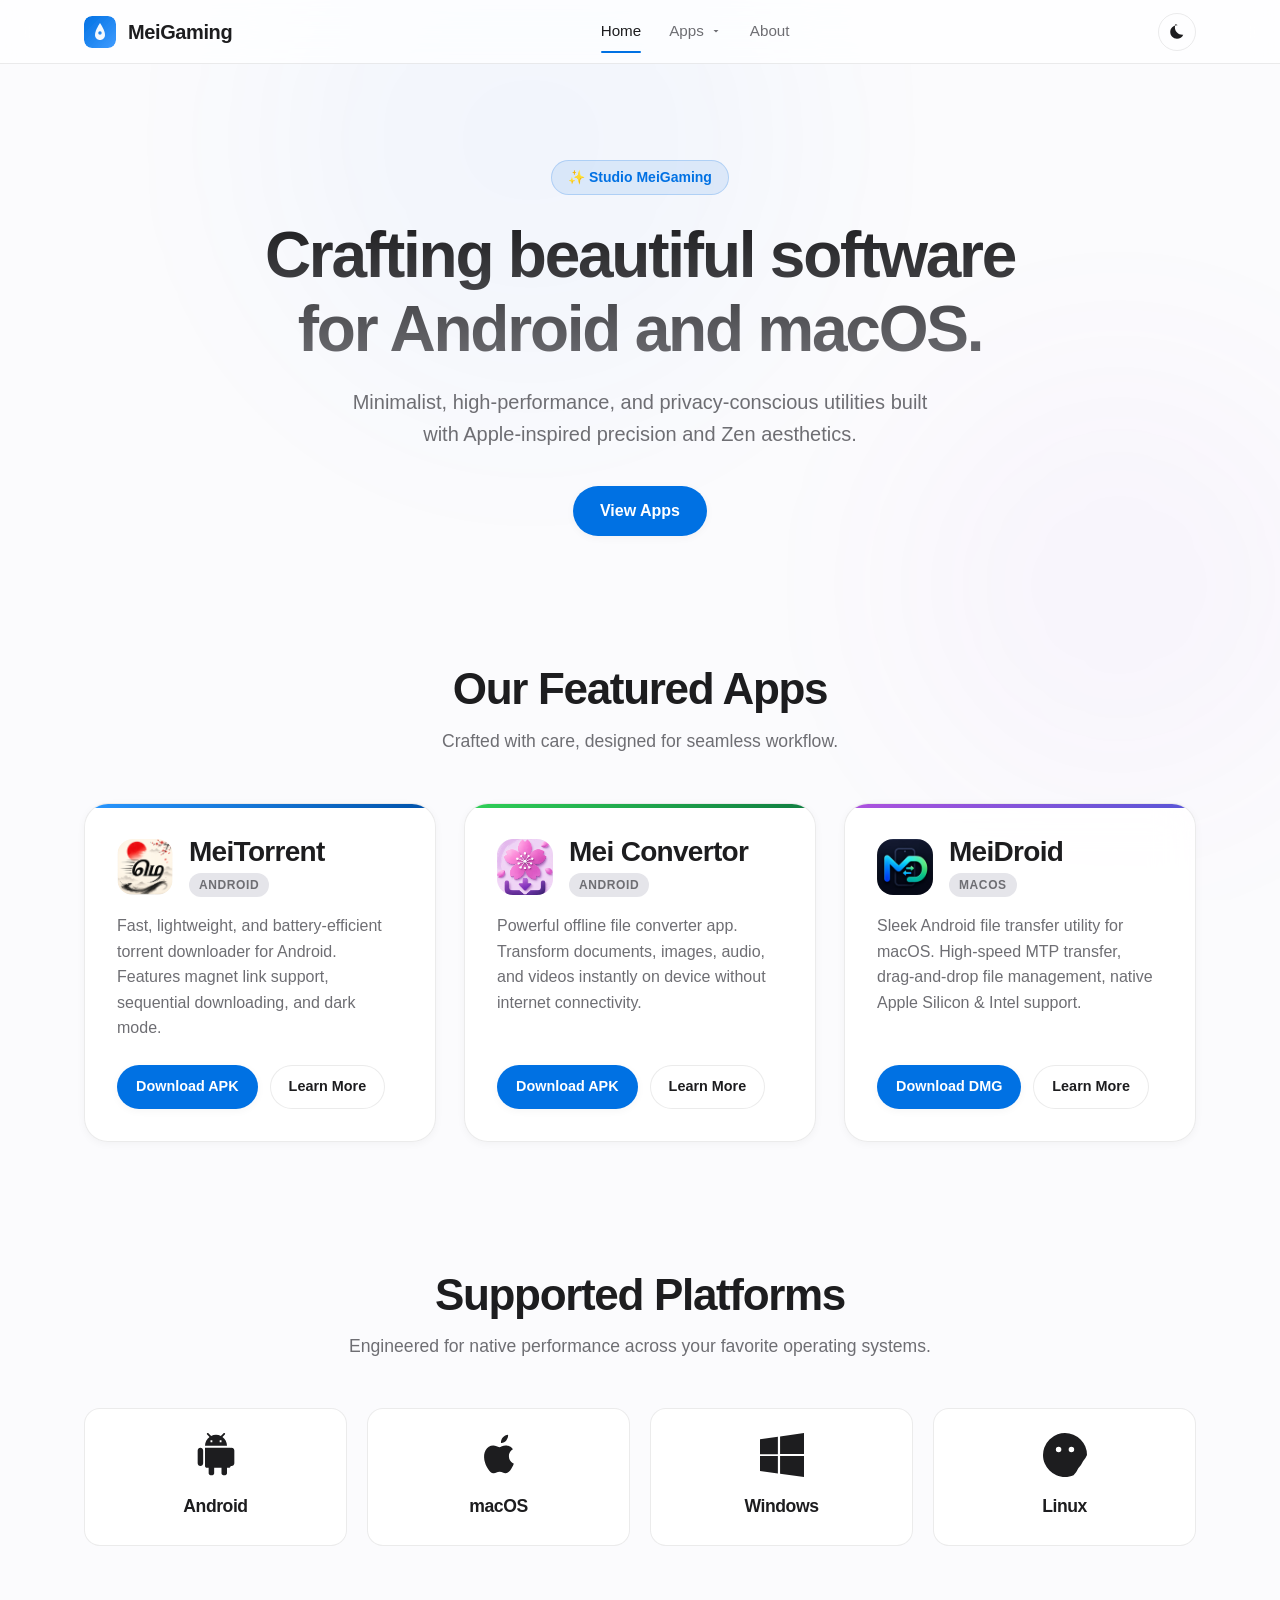
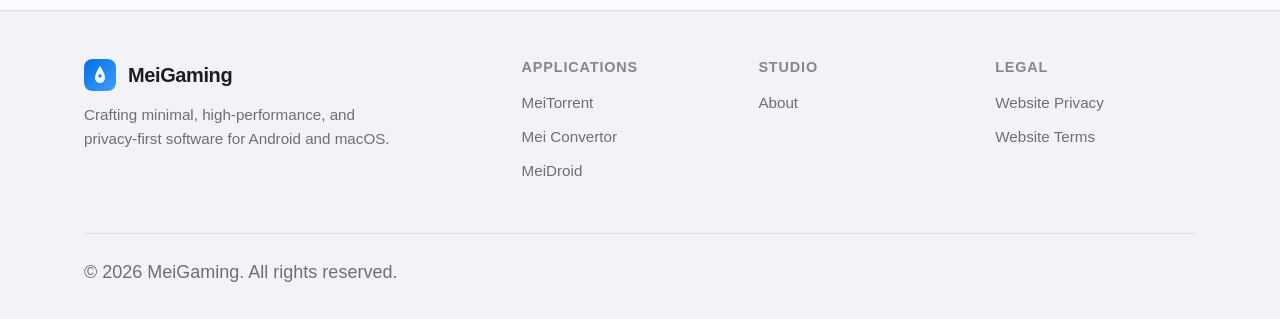
==== commit 8957ccdb: "Ensure name Aravindh only appears on About page" ====
--- a/index.html
+++ b/index.html
@@ -5,7 +5,7 @@
   <meta name="viewport" content="width=device-width, initial-scale=1.0">
   <title>MeiGaming — Beautiful Software for Android & macOS</title>
   <meta name="description" content="MeiGaming builds minimal, high-performance, privacy-first software applications for Android and macOS including MeiTorrent, Mei Convertor, and MeiDroid.">
-  <meta name="author" content="Aravindh (MeiGaming)">
+  <meta name="author" content="MeiGaming">
 
   <!-- Open Graph / Facebook -->
   <meta property="og:type" content="website">
@@ -36,11 +36,7 @@
     "@type": "Organization",
     "name": "MeiGaming",
     "url": "https://meigaming.github.io",
-    "logo": "https://meigaming.github.io/assets/images/logo/logo.svg",
-    "founder": {
-      "@type": "Person",
-      "name": "Aravindh"
-    }
+    "logo": "https://meigaming.github.io/assets/images/logo/logo.svg"
   }
   </script>
 </head>
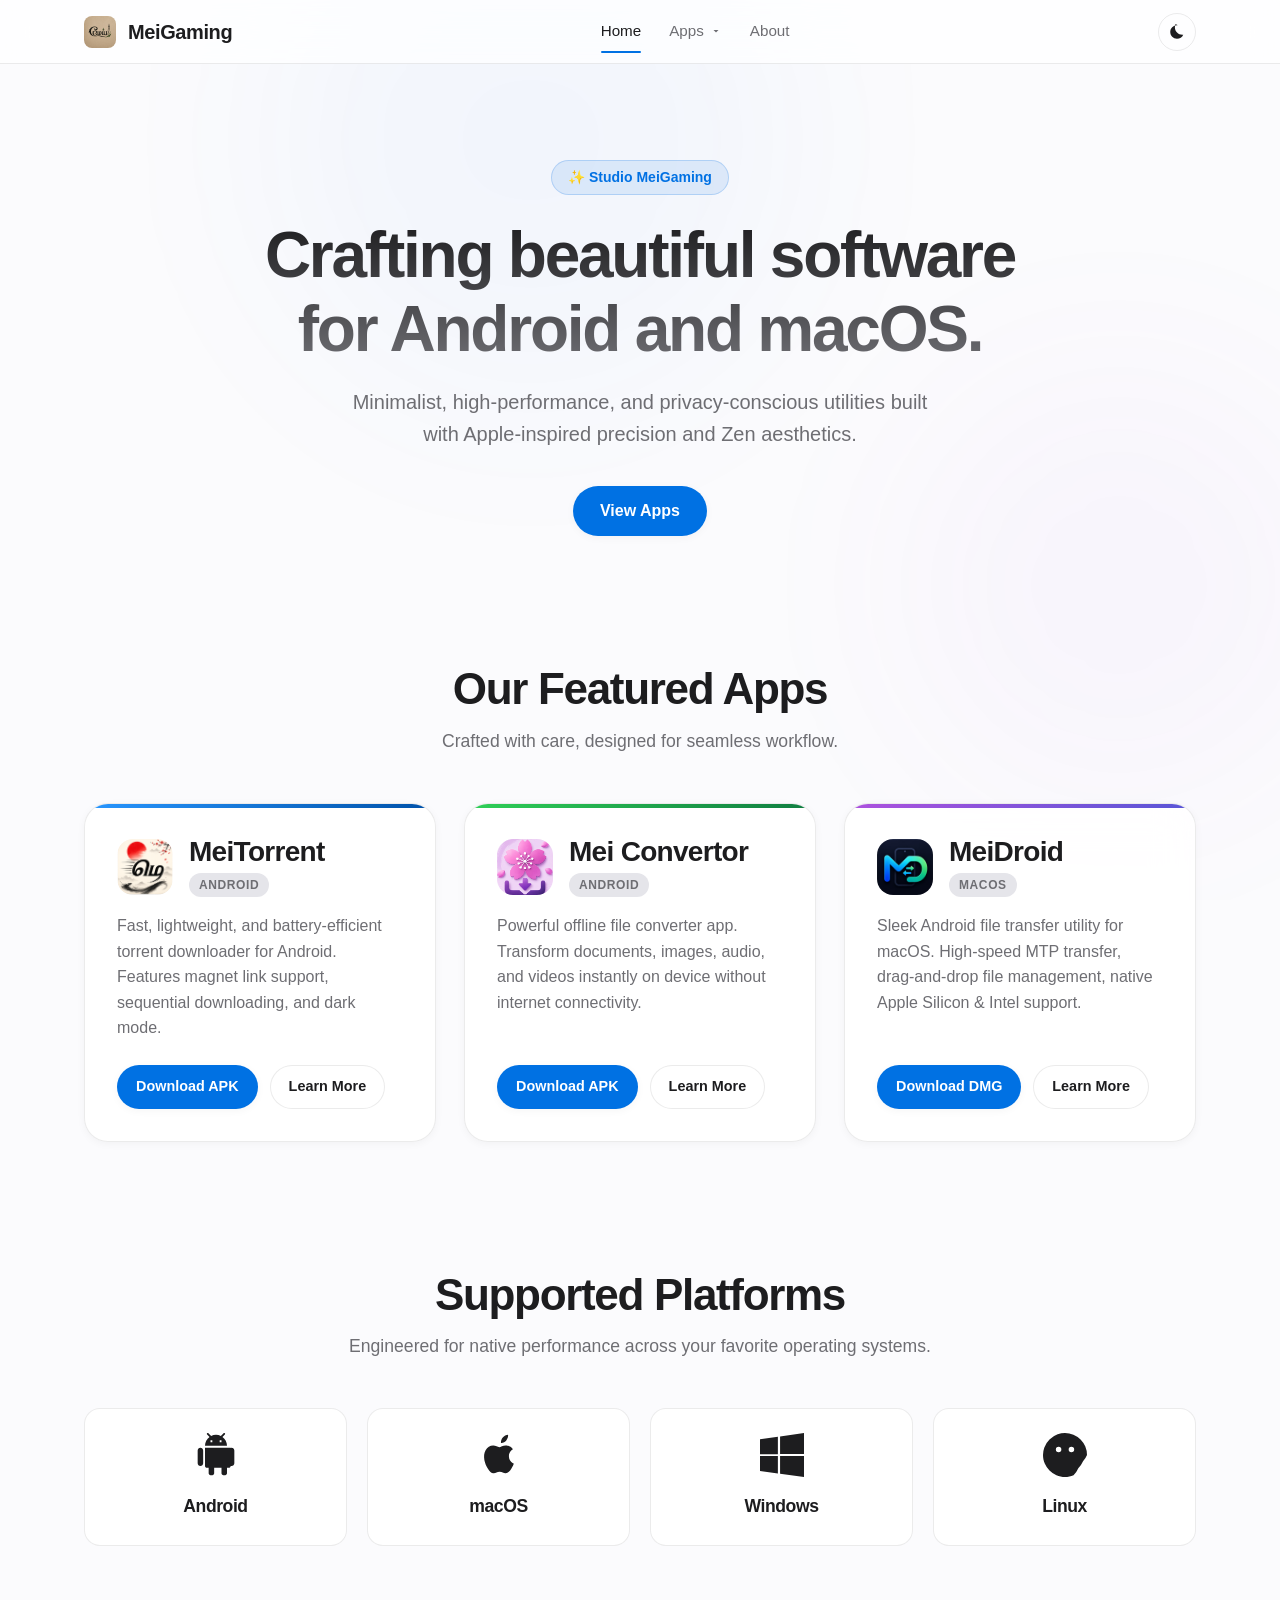
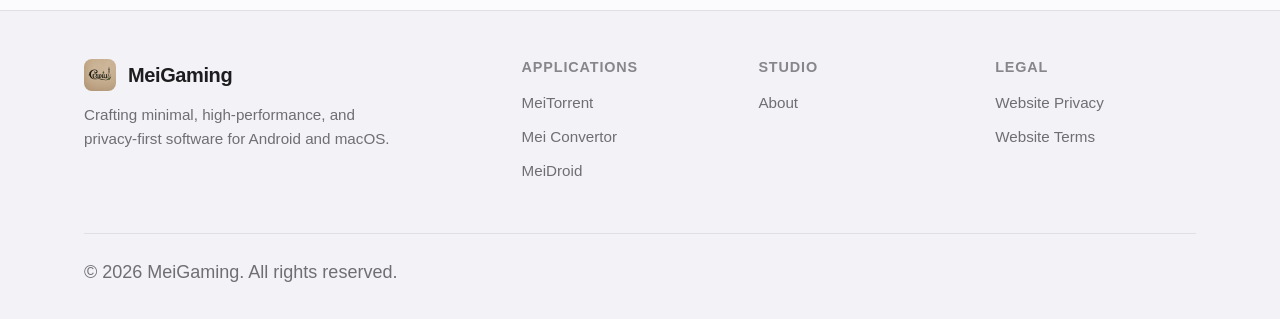
==== commit 52a764bd: "Replace website icon and favicon with official MeiGaming calligraphic logo" ====
--- a/index.html
+++ b/index.html
@@ -12,16 +12,16 @@
   <meta property="og:url" content="https://meigaming.github.io/">
   <meta property="og:title" content="MeiGaming — Crafting Beautiful Software for Android and macOS">
   <meta property="og:description" content="Explore MeiTorrent, Mei Convertor, and MeiDroid. Minimalist design meets powerful functionality.">
-  <meta property="og:image" content="https://meigaming.github.io/assets/images/logo/logo.svg">
+  <meta property="og:image" content="https://meigaming.github.io/assets/images/logo/logo.png">
 
   <!-- Twitter -->
   <meta name="twitter:card" content="summary_large_image">
   <meta name="twitter:title" content="MeiGaming — Software Studio">
   <meta name="twitter:description" content="Crafting high quality software for Android and macOS.">
-  <meta name="twitter:image" content="https://meigaming.github.io/assets/images/logo/logo.svg">
+  <meta name="twitter:image" content="https://meigaming.github.io/assets/images/logo/logo.png">
 
   <!-- Favicon & Manifest -->
-  <link rel="icon" type="image/svg+xml" href="assets/images/icons/favicon.svg">
+  <link rel="icon" type="image/png" href="assets/images/icons/favicon.png">
   <link rel="shortcut icon" href="favicon.ico">
   <link rel="manifest" href="manifest.json">
 
@@ -36,7 +36,7 @@
     "@type": "Organization",
     "name": "MeiGaming",
     "url": "https://meigaming.github.io",
-    "logo": "https://meigaming.github.io/assets/images/logo/logo.svg"
+    "logo": "https://meigaming.github.io/assets/images/logo/logo.png"
   }
   </script>
 </head>
@@ -51,7 +51,7 @@
   <header class="header">
     <div class="container nav-container">
       <a href="index.html" class="brand" aria-label="MeiGaming Home">
-        <img src="assets/images/logo/logo.svg" alt="MeiGaming Studio Logo" class="brand-icon">
+        <img src="assets/images/logo/logo.png" alt="MeiGaming Studio Logo" class="brand-icon">
         <span>MeiGaming</span>
       </a>
 
@@ -221,7 +221,7 @@
       <div class="footer-grid">
         <div class="footer-brand">
           <a href="index.html" class="brand">
-            <img src="assets/images/logo/logo.svg" alt="MeiGaming Logo" class="brand-icon">
+            <img src="assets/images/logo/logo.png" alt="MeiGaming Logo" class="brand-icon">
             <span>MeiGaming</span>
           </a>
           <p>Crafting minimal, high-performance, and privacy-first software for Android and macOS.</p>
